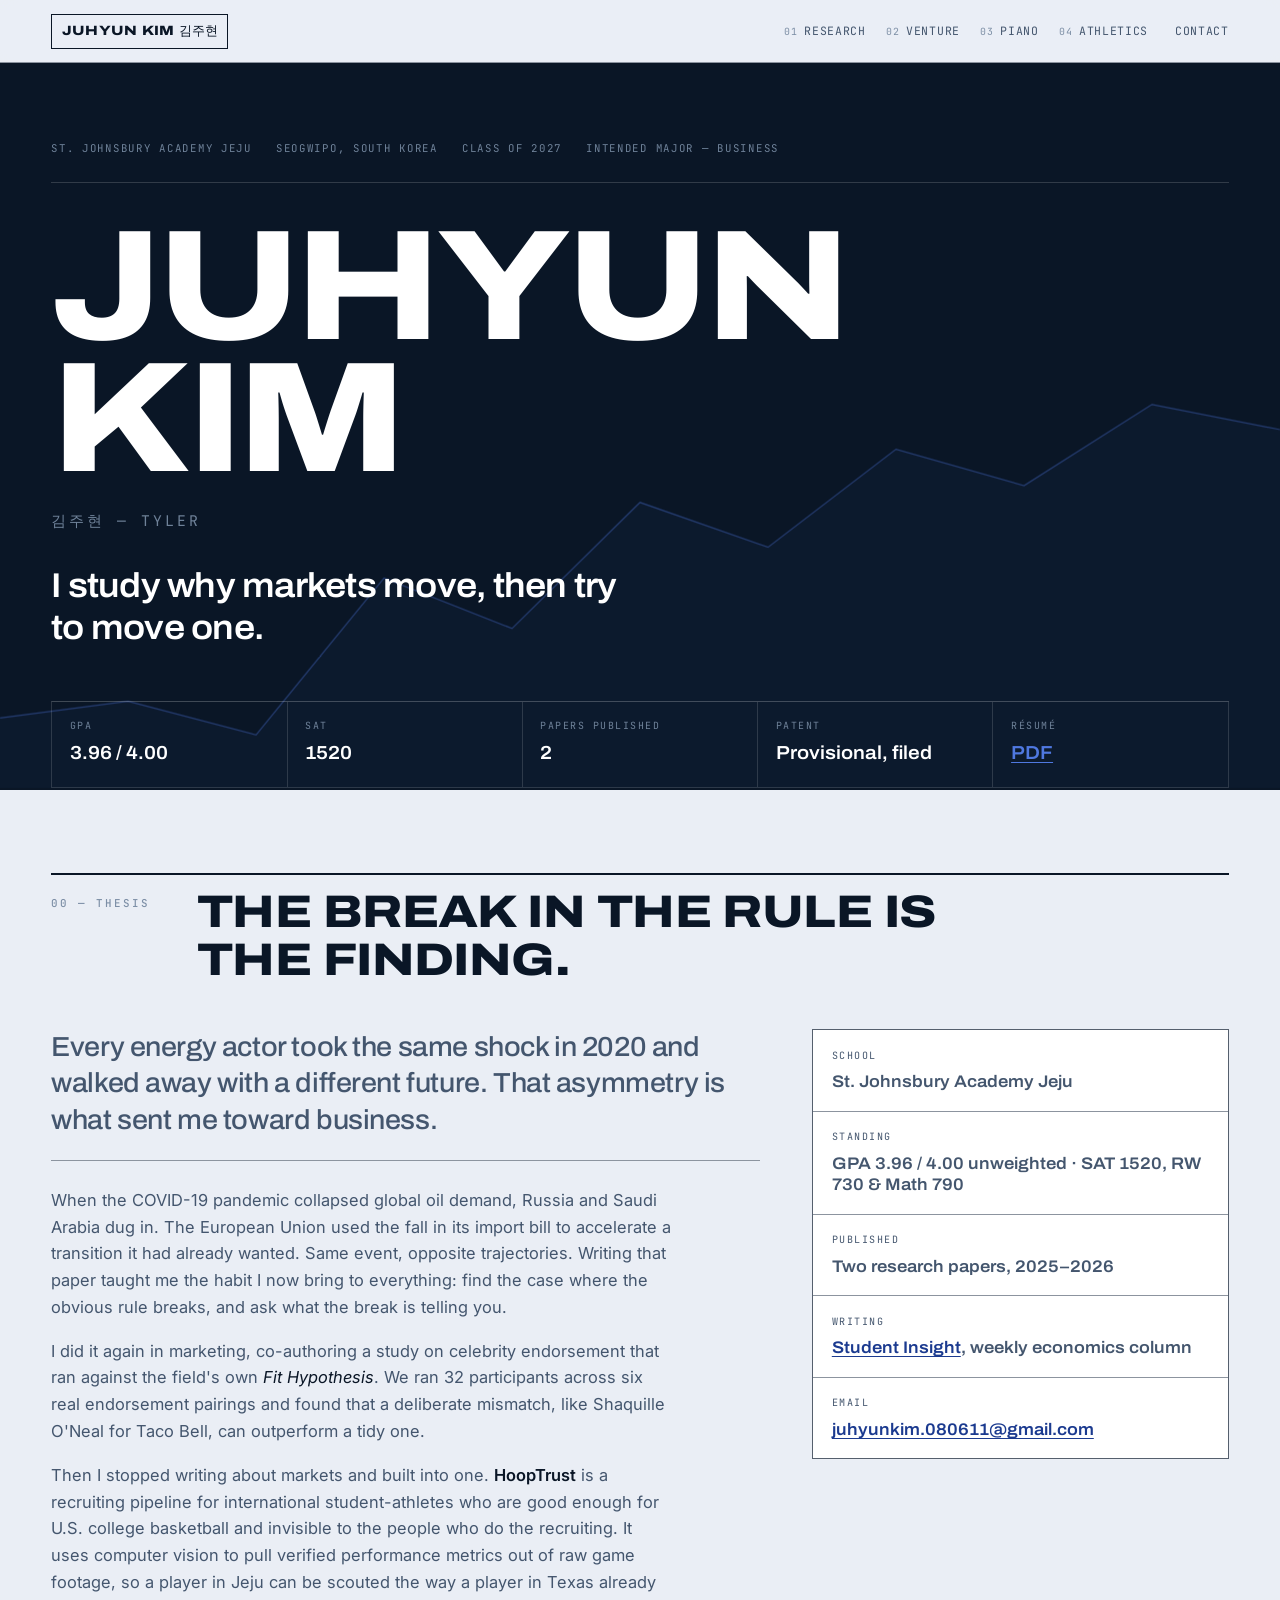
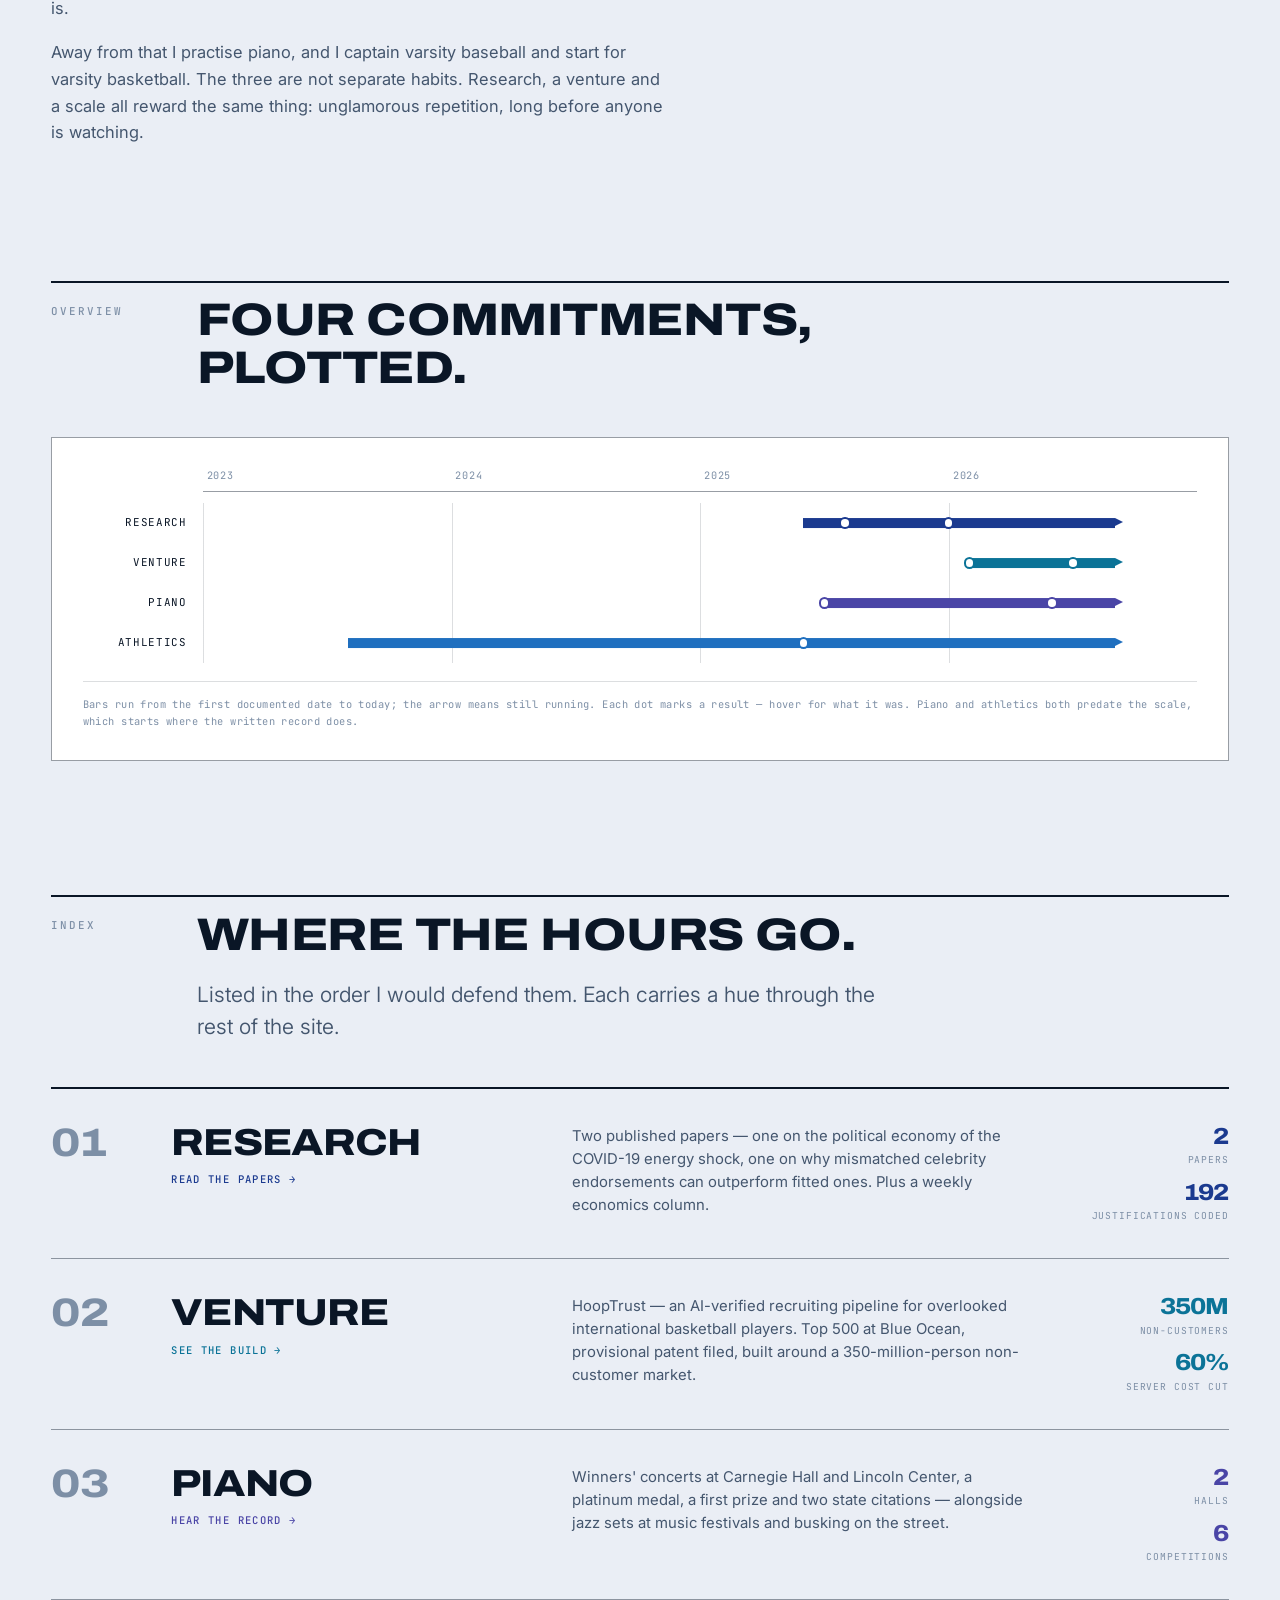
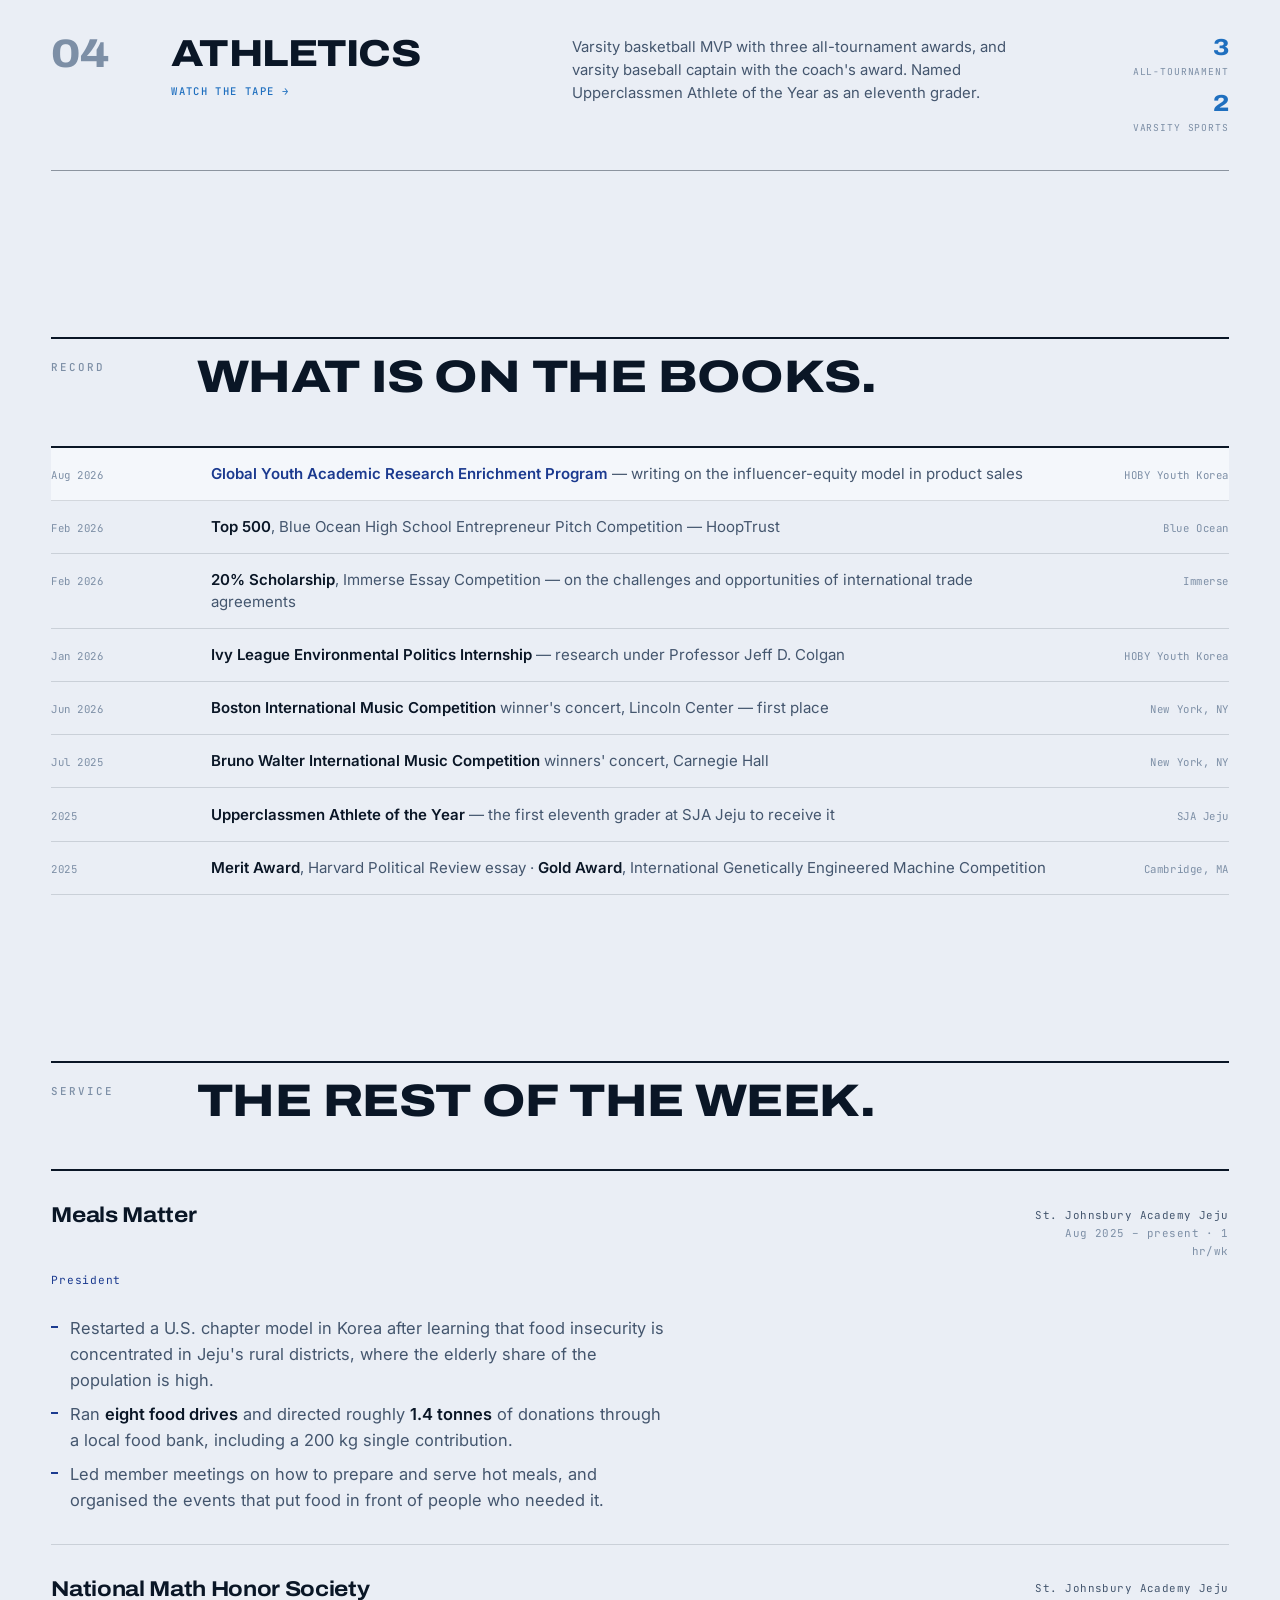
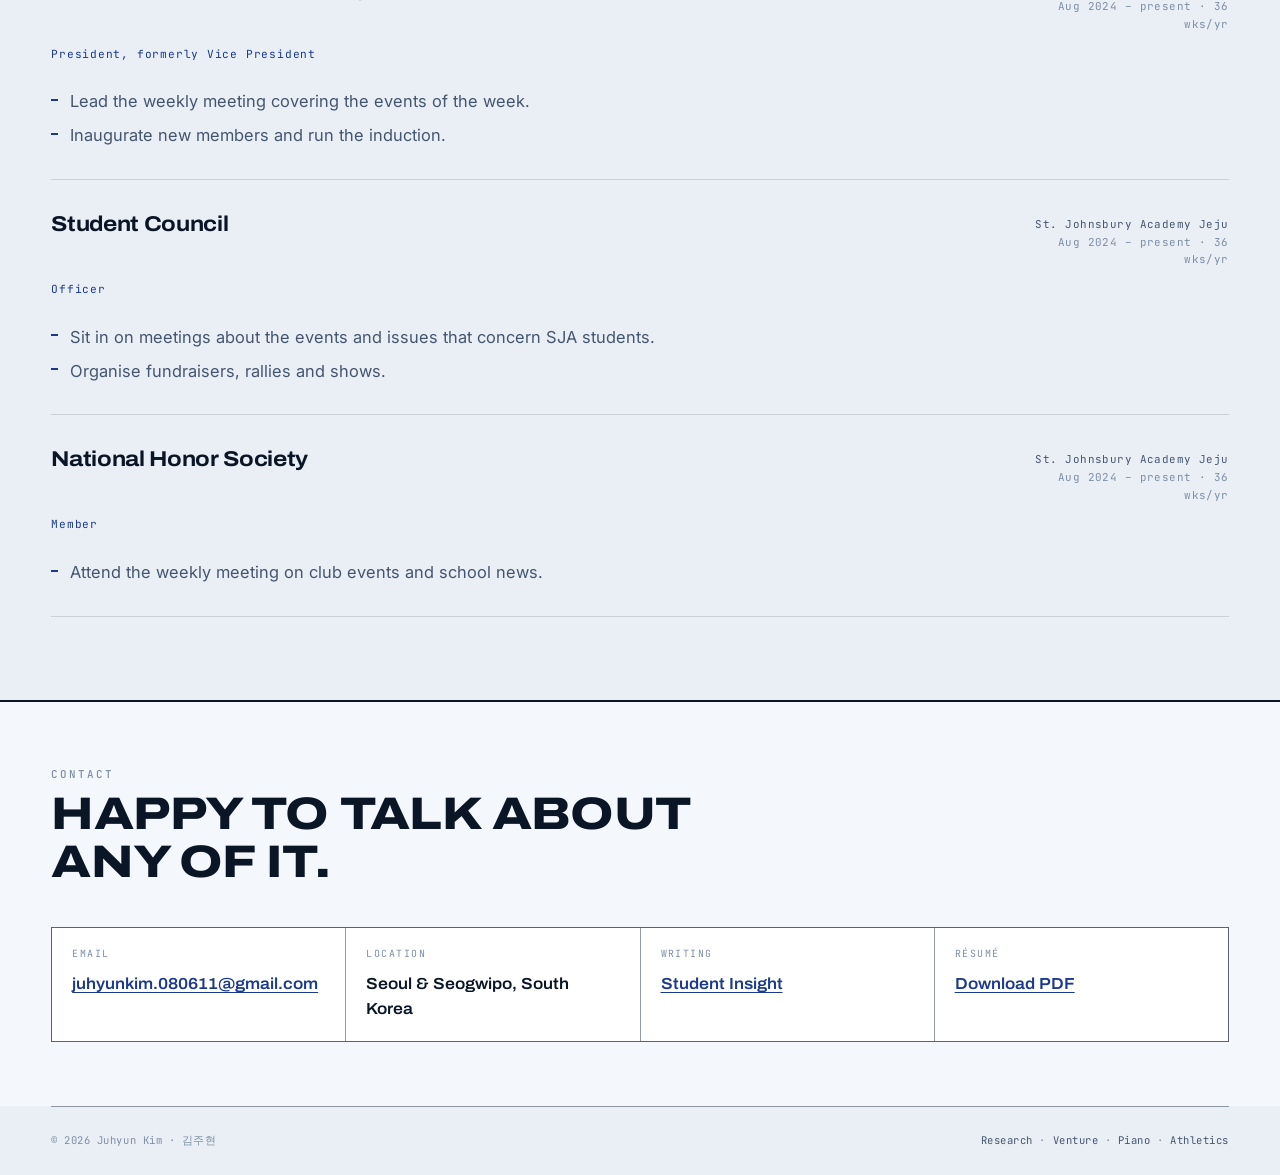
==== index.html @ 304e00d3 "local to git" ====
<!DOCTYPE html>
<html lang="en">
<head>
<meta charset="utf-8">
<meta name="viewport" content="width=device-width, initial-scale=1">
<title>Juhyun (Tyler) Kim — research, ventures, piano &amp; athletics</title>
<meta name="description" content="Portfolio of Juhyun (Tyler) Kim: political-economy and marketing research, the HoopTrust venture, competition piano, and varsity basketball and baseball. St. Johnsbury Academy Jeju.">
<meta name="author" content="Juhyun Kim">
<meta property="og:type" content="website">
<meta property="og:title" content="Juhyun (Tyler) Kim — research, ventures, piano & athletics">
<meta property="og:description" content="Political-economy and marketing research, the HoopTrust venture, competition piano, varsity basketball and baseball.">
<meta name="theme-color" content="#0a1626">
<link rel="icon" href="favicon.svg" type="image/svg+xml">
<link rel="preconnect" href="https://fonts.googleapis.com">
<link rel="preconnect" href="https://fonts.gstatic.com" crossorigin>
<link href="https://fonts.googleapis.com/css2?family=Archivo:wdth,wght@62..125,100..900&family=Inter:wght@300..600&family=JetBrains+Mono:wght@400;500&display=swap" rel="stylesheet">
<link rel="stylesheet" href="assets/css/style.css">
</head>
<body data-position="research">

<a class="skip" href="#main">Skip to content</a>

<header class="masthead">
  <div class="shell masthead__inner">
    <a class="wordmark" href="index.html">Juhyun Kim <span>김주현</span></a>
    <button class="nav__toggle" type="button" aria-expanded="false" aria-controls="nav">Menu</button>
    <nav class="nav" id="nav" aria-label="Sections">
      <a href="research.html" data-n="01">Research</a>
      <a href="venture.html" data-n="02">Venture</a>
      <a href="piano.html" data-n="03">Piano</a>
      <a href="athletics.html" data-n="04">Athletics</a>
      <a href="#contact" data-n="">Contact</a>
    </nav>
  </div>
</header>

<main id="main">

  <!-- ── cover panel ──────────────────────────────────────── -->
  <section class="cover">
    <svg class="cover__plot" viewBox="0 0 1200 300" preserveAspectRatio="none" aria-hidden="true">
      <path class="plot-fill" d="M0,250 L120,238 L240,262 L360,150 L480,186 L600,96 L720,128 L840,58 L960,84 L1080,26 L1200,44 L1200,300 L0,300 Z"/>
      <path d="M0,250 L120,238 L240,262 L360,150 L480,186 L600,96 L720,128 L840,58 L960,84 L1080,26 L1200,44"/>
    </svg>

    <div class="shell cover__inner">
      <p class="cover__rule">
        <span>St. Johnsbury Academy Jeju</span>
        <span>Seogwipo, South Korea</span>
        <span>Class of 2027</span>
        <span>Intended major — Business</span>
      </p>

      <h1 class="cover__name">Juhyun<br>Kim<em>김주현 — Tyler</em></h1>

      <p class="cover__claim">I study why markets move, then try to move one.</p>

      <dl class="cover__spec">
        <div><dt>GPA</dt><dd>3.96 / 4.00</dd></div>
        <div><dt>SAT</dt><dd>1520</dd></div>
        <div><dt>Papers published</dt><dd>2</dd></div>
        <div><dt>Patent</dt><dd>Provisional, filed</dd></div>
        <div><dt>Résumé</dt><dd><a href="assets/docs/Juhyun-Kim-Resume.pdf">PDF</a></dd></div>
      </dl>
    </div>
  </section>

  <!-- ── thesis ───────────────────────────────────────────── -->
  <section class="shell band" id="about">
    <div class="band__head">
      <p class="eyebrow">00 — Thesis</p>
      <h2 class="h-sect">The break in the rule is the finding.</h2>
    </div>

    <div class="thesis" data-reveal>
      <div>
        <p class="thesis__lead">Every energy actor took the same shock in 2020 and walked away
        with a different future. That asymmetry is what sent me toward business.</p>

        <div class="stack">
          <p>When the COVID-19 pandemic collapsed global oil demand, Russia and Saudi Arabia dug in.
          The European Union used the fall in its import bill to accelerate a transition it had
          already wanted. Same event, opposite trajectories. Writing that paper taught me the habit
          I now bring to everything: find the case where the obvious rule breaks, and ask what the
          break is telling you.</p>

          <p>I did it again in marketing, co-authoring a study on celebrity endorsement that ran
          against the field's own <em>Fit Hypothesis</em>. We ran 32 participants across six real
          endorsement pairings and found that a deliberate mismatch, like Shaquille O'Neal for Taco
          Bell, can outperform a tidy one.</p>

          <p>Then I stopped writing about markets and built into one. <strong>HoopTrust</strong> is a
          recruiting pipeline for international student-athletes who are good enough for U.S. college
          basketball and invisible to the people who do the recruiting. It uses computer vision to
          pull verified performance metrics out of raw game footage, so a player in Jeju can be
          scouted the way a player in Texas already is.</p>

          <p>Away from that I practise piano, and I captain varsity baseball and start for varsity
          basketball. The three are not separate habits. Research, a venture and a scale all reward
          the same thing: unglamorous repetition, long before anyone is watching.</p>
        </div>
      </div>

      <div class="notes">
        <div class="note">
          <p class="note__k">School</p>
          <p class="note__v">St. Johnsbury Academy Jeju</p>
        </div>
        <div class="note">
          <p class="note__k">Standing</p>
          <p class="note__v">GPA 3.96 / 4.00 unweighted · SAT 1520, RW 730 &amp; Math 790</p>
        </div>
        <div class="note">
          <p class="note__k">Published</p>
          <p class="note__v">Two research papers, 2025–2026</p>
        </div>
        <div class="note">
          <p class="note__k">Writing</p>
          <p class="note__v"><a href="http://www.studentinsight.net/" rel="noopener">Student Insight</a>, weekly economics column</p>
        </div>
        <div class="note">
          <p class="note__k">Email</p>
          <p class="note__v"><a href="mailto:juhyunkim.080611@gmail.com">juhyunkim.080611@gmail.com</a></p>
        </div>
      </div>
    </div>
  </section>

  <!-- ── the strands timeline ─────────────────────────────── -->
  <section class="shell band band--tight" id="timeline">
    <div class="band__head">
      <p class="eyebrow">Overview</p>
      <h2 class="h-sect">Four commitments, plotted.</h2>
    </div>

    <div class="strands" data-reveal>
      <div class="strands__row strands__scale" aria-hidden="true">
        <span></span>
        <div class="strands__years">
          <span>2023</span><span>2024</span><span>2025</span><span>2026</span>
        </div>
      </div>

      <div class="strands__row strand" data-position="research">
        <span class="strand__label">Research</span>
        <span class="strand__track">
          <span class="strand__bar" style="--s:60.4%;--w:31.3%;--d:.05s"></span>
          <i class="strand__dot" style="--p:64.6%" title="The Power of Mismatch, Summer 2025"></i>
          <i class="strand__dot" style="--p:75%" title="Asymmetric Critical Junctures, January 2026"></i>
        </span>
      </div>

      <div class="strands__row strand" data-position="venture">
        <span class="strand__label">Venture</span>
        <span class="strand__track">
          <span class="strand__bar" style="--s:77.1%;--w:14.6%;--d:.15s"></span>
          <i class="strand__dot" style="--p:77.1%" title="Top 500, Blue Ocean pitch competition, February 2026"></i>
          <i class="strand__dot" style="--p:87.5%" title="HoopTrust build begins, July 2026"></i>
        </span>
      </div>

      <div class="strands__row strand" data-position="piano">
        <span class="strand__label">Piano</span>
        <span class="strand__track">
          <span class="strand__bar" style="--s:62.5%;--w:29.2%;--d:.25s"></span>
          <i class="strand__dot" style="--p:62.5%" title="Carnegie Hall winners' concert, July 2025"></i>
          <i class="strand__dot" style="--p:85.4%" title="Lincoln Center winner's concert, June 2026"></i>
        </span>
      </div>

      <div class="strands__row strand" data-position="athletics">
        <span class="strand__label">Athletics</span>
        <span class="strand__track">
          <span class="strand__bar" style="--s:14.6%;--w:77.1%;--d:.35s"></span>
          <i class="strand__dot" style="--p:60.4%" title="Upperclassmen Athlete of the Year, 2025"></i>
        </span>
      </div>

      <p class="strands__key">Bars run from the first documented date to today; the arrow means still
      running. Each dot marks a result — hover for what it was. Piano and athletics both predate the
      scale, which starts where the written record does.</p>
    </div>
  </section>

  <!-- ── the four positions ───────────────────────────────── -->
  <section class="shell band" id="work">
    <div class="band__head">
      <p class="eyebrow">Index</p>
      <h2 class="h-sect">Where the hours go.</h2>
      <p class="lede">Listed in the order I would defend them. Each carries a hue through the rest
      of the site.</p>
    </div>

    <div class="rows" data-reveal>

      <a class="prow" data-position="research" href="research.html">
        <span class="prow__n">01</span>
        <span>
          <span class="prow__name">Research</span>
          <span class="prow__kicker">Read the papers →</span>
        </span>
        <span class="prow__note">Two published papers — one on the political economy of the COVID-19
        energy shock, one on why mismatched celebrity endorsements can outperform fitted ones. Plus a
        weekly economics column.</span>
        <span class="prow__figs">
          <span class="prow__fig"><b>2</b> papers</span>
          <span class="prow__fig"><b>192</b> justifications coded</span>
        </span>
      </a>

      <a class="prow" data-position="venture" href="venture.html">
        <span class="prow__n">02</span>
        <span>
          <span class="prow__name">Venture</span>
          <span class="prow__kicker">See the build →</span>
        </span>
        <span class="prow__note">HoopTrust — an AI-verified recruiting pipeline for overlooked
        international basketball players. Top 500 at Blue Ocean, provisional patent filed, built
        around a 350-million-person non-customer market.</span>
        <span class="prow__figs">
          <span class="prow__fig"><b>350M</b> non-customers</span>
          <span class="prow__fig"><b>60%</b> server cost cut</span>
        </span>
      </a>

      <a class="prow" data-position="piano" href="piano.html">
        <span class="prow__n">03</span>
        <span>
          <span class="prow__name">Piano</span>
          <span class="prow__kicker">Hear the record →</span>
        </span>
        <span class="prow__note">Winners' concerts at Carnegie Hall and Lincoln Center, a platinum
        medal, a first prize and two state citations — alongside jazz sets at music festivals and
        busking on the street.</span>
        <span class="prow__figs">
          <span class="prow__fig"><b>2</b> halls</span>
          <span class="prow__fig"><b>6</b> competitions</span>
        </span>
      </a>

      <a class="prow" data-position="athletics" href="athletics.html">
        <span class="prow__n">04</span>
        <span>
          <span class="prow__name">Athletics</span>
          <span class="prow__kicker">Watch the tape →</span>
        </span>
        <span class="prow__note">Varsity basketball MVP with three all-tournament awards, and varsity
        baseball captain with the coach's award. Named Upperclassmen Athlete of the Year as an
        eleventh grader.</span>
        <span class="prow__figs">
          <span class="prow__fig"><b>3</b> all-tournament</span>
          <span class="prow__fig"><b>2</b> varsity sports</span>
        </span>
      </a>

    </div>
  </section>

  <!-- ── selected record ──────────────────────────────────── -->
  <section class="shell band" id="record">
    <div class="band__head">
      <p class="eyebrow">Record</p>
      <h2 class="h-sect">What is on the books.</h2>
    </div>

    <div class="ledger" data-reveal>
      <div class="ledger__row ledger__row--head">
        <span class="ledger__when">Aug 2026</span>
        <span class="ledger__what"><b>Global Youth Academic Research Enrichment Program</b> — writing on
        the influencer-equity model in product sales</span>
        <span class="ledger__where">HOBY Youth Korea</span>
      </div>
      <div class="ledger__row">
        <span class="ledger__when">Feb 2026</span>
        <span class="ledger__what"><b>Top 500</b>, Blue Ocean High School Entrepreneur Pitch
        Competition — HoopTrust</span>
        <span class="ledger__where">Blue Ocean</span>
      </div>
      <div class="ledger__row">
        <span class="ledger__when">Feb 2026</span>
        <span class="ledger__what"><b>20% Scholarship</b>, Immerse Essay Competition — on the challenges
        and opportunities of international trade agreements</span>
        <span class="ledger__where">Immerse</span>
      </div>
      <div class="ledger__row">
        <span class="ledger__when">Jan 2026</span>
        <span class="ledger__what"><b>Ivy League Environmental Politics Internship</b> — research under
        Professor Jeff D. Colgan</span>
        <span class="ledger__where">HOBY Youth Korea</span>
      </div>
      <div class="ledger__row">
        <span class="ledger__when">Jun 2026</span>
        <span class="ledger__what"><b>Boston International Music Competition</b> winner's concert,
        Lincoln Center — first place</span>
        <span class="ledger__where">New York, NY</span>
      </div>
      <div class="ledger__row">
        <span class="ledger__when">Jul 2025</span>
        <span class="ledger__what"><b>Bruno Walter International Music Competition</b> winners'
        concert, Carnegie Hall</span>
        <span class="ledger__where">New York, NY</span>
      </div>
      <div class="ledger__row">
        <span class="ledger__when">2025</span>
        <span class="ledger__what"><b>Upperclassmen Athlete of the Year</b> — the first eleventh grader
        at SJA Jeju to receive it</span>
        <span class="ledger__where">SJA Jeju</span>
      </div>
      <div class="ledger__row">
        <span class="ledger__when">2025</span>
        <span class="ledger__what"><b>Merit Award</b>, Harvard Political Review essay · <b>Gold Award</b>,
        International Genetically Engineered Machine Competition</span>
        <span class="ledger__where">Cambridge, MA</span>
      </div>
    </div>
  </section>

  <!-- ── leadership & service ─────────────────────────────── -->
  <section class="shell band" id="leadership">
    <div class="band__head">
      <p class="eyebrow">Service</p>
      <h2 class="h-sect">The rest of the week.</h2>
    </div>

    <div class="entries" data-reveal>

      <article class="entry">
        <h3 class="entry__title">Meals Matter</h3>
        <p class="entry__meta"><b>St. Johnsbury Academy Jeju</b>Aug 2025 – present · 1 hr/wk</p>
        <p class="entry__role">President</p>
        <div class="entry__body">
          <ul>
            <li>Restarted a U.S. chapter model in Korea after learning that food insecurity is
            concentrated in Jeju's rural districts, where the elderly share of the population is high.</li>
            <li>Ran <strong>eight food drives</strong> and directed roughly <strong>1.4 tonnes</strong>
            of donations through a local food bank, including a 200 kg single contribution.</li>
            <li>Led member meetings on how to prepare and serve hot meals, and organised the events
            that put food in front of people who needed it.</li>
          </ul>
        </div>
      </article>

      <article class="entry">
        <h3 class="entry__title">National Math Honor Society</h3>
        <p class="entry__meta"><b>St. Johnsbury Academy Jeju</b>Aug 2024 – present · 36 wks/yr</p>
        <p class="entry__role">President, formerly Vice President</p>
        <div class="entry__body">
          <ul>
            <li>Lead the weekly meeting covering the events of the week.</li>
            <li>Inaugurate new members and run the induction.</li>
          </ul>
        </div>
      </article>

      <article class="entry">
        <h3 class="entry__title">Student Council</h3>
        <p class="entry__meta"><b>St. Johnsbury Academy Jeju</b>Aug 2024 – present · 36 wks/yr</p>
        <p class="entry__role">Officer</p>
        <div class="entry__body">
          <ul>
            <li>Sit in on meetings about the events and issues that concern SJA students.</li>
            <li>Organise fundraisers, rallies and shows.</li>
          </ul>
        </div>
      </article>

      <article class="entry">
        <h3 class="entry__title">National Honor Society</h3>
        <p class="entry__meta"><b>St. Johnsbury Academy Jeju</b>Aug 2024 – present · 36 wks/yr</p>
        <p class="entry__role">Member</p>
        <div class="entry__body">
          <ul>
            <li>Attend the weekly meeting on club events and school news.</li>
          </ul>
        </div>
      </article>

    </div>
  </section>

</main>

<!-- ── colophon ───────────────────────────────────────────── -->
<section class="contact" id="contact">
  <div class="shell">
    <p class="eyebrow">Contact</p>
    <h2 class="h-sect">Happy to talk about any of it.</h2>
    <dl class="contact__grid">
      <div><dt>Email</dt><dd><a href="mailto:juhyunkim.080611@gmail.com">juhyunkim.080611@gmail.com</a></dd></div>
      <div><dt>Location</dt><dd>Seoul &amp; Seogwipo, South Korea</dd></div>
      <div><dt>Writing</dt><dd><a href="http://www.studentinsight.net/" rel="noopener">Student Insight</a></dd></div>
      <div><dt>Résumé</dt><dd><a href="assets/docs/Juhyun-Kim-Resume.pdf">Download PDF</a></dd></div>
    </dl>
  </div>
</section>

<footer class="shell foot">
  <span>© 2026 Juhyun Kim · 김주현</span>
  <span><a href="research.html">Research</a> · <a href="venture.html">Venture</a> ·
  <a href="piano.html">Piano</a> · <a href="athletics.html">Athletics</a></span>
</footer>

<script src="assets/js/main.js"></script>
</body>
</html>
---- assets/css/style.css ----
/* ============================================================
   Juhyun (Tyler) Kim — portfolio
   Design ground: a term sheet.
   Dark cover panel, then hard-ruled modular boxes on a flat
   surface. Nothing floats: every block is bounded by a hairline.
   Type contrast comes from width, weight and case, not from
   mixing a serif with a sans.
   Palette is blue end to end, sections separated by hue.
   ============================================================ */

/* ---------- tokens ---------- */
:root {
  /* surface & ink */
  --paper:      #eaeef5;
  --card:       #ffffff;
  --card-sink:  #f4f7fb;
  --deep:       #0a1626;   /* the cover panel */
  --deep-hi:    #16263c;
  --ink:        #0a1626;
  --ink-soft:   #44566e;
  --ink-faint:  #7d8fa6;
  --rule:       rgba(10, 22, 38, 0.14);
  --rule-hard:  rgba(10, 22, 38, 0.42);
  --on-deep:    #c9d7e8;
  --on-deep-hi: #ffffff;
  --on-deep-dim:#6f8299;

  /* the four positions — all blue, separated by hue */
  --ultramarine: #1b3a8f;
  --cerulean:    #0b7397;
  --indigo:      #4a45a6;
  --azure:       #1f6fbf;

  --pos:      var(--ultramarine);
  --pos-lift: #2f57bd;   /* the same hue, legible on the dark panel */

  /* type */
  --display: "Archivo", "Helvetica Neue", Arial, sans-serif;
  --body:    "Inter", -apple-system, "Helvetica Neue", Arial, sans-serif;
  --mono:    "JetBrains Mono", ui-monospace, "SF Mono", Menlo, monospace;

  /* metrics */
  --gutter:  clamp(1rem, 4vw, 3.5rem);
  --shell:   1280px;
  --measure: 62ch;
}

body[data-position="research"]  { --pos: var(--ultramarine); --pos-lift: #4f78e0; }
body[data-position="venture"]   { --pos: var(--cerulean);    --pos-lift: #2ba7d0; }
body[data-position="piano"]     { --pos: var(--indigo);      --pos-lift: #7d78e2; }
body[data-position="athletics"] { --pos: var(--azure);       --pos-lift: #56a0e8; }

/* ---------- reset-ish ---------- */
*, *::before, *::after { box-sizing: border-box; }
html {
  -webkit-text-size-adjust: 100%;
  scroll-behavior: smooth;
  background-color: var(--paper);
  scroll-padding-top: 4.6rem;
}
@media (prefers-reduced-motion: reduce) { html { scroll-behavior: auto; } }

body {
  margin: 0;
  color: var(--ink);
  font-family: var(--body);
  font-size: clamp(0.95rem, 0.92rem + 0.2vw, 1.03rem);
  font-weight: 400;
  line-height: 1.62;
  -webkit-font-smoothing: antialiased;
  overflow-x: hidden;
}

img { max-width: 100%; display: block; }
a { color: inherit; }

.skip {
  position: absolute; left: -9999px; top: 0;
  background: var(--deep); color: #fff;
  padding: 0.7rem 1.1rem; z-index: 99;
  font-family: var(--mono); font-size: 0.76rem;
}
.skip:focus { left: 0.5rem; top: 0.5rem; }

:focus-visible { outline: 2px solid var(--pos); outline-offset: 2px; }

/* ---------- shared layout ---------- */
.shell { width: min(100% - (var(--gutter) * 2), var(--shell)); margin-inline: auto; }
.stack > * + * { margin-top: 1.05em; }
.band { padding-block: clamp(3rem, 6.5vw, 5.5rem); }
.band--tight { padding-block: clamp(2rem, 4vw, 3.25rem); }
.measure { max-width: var(--measure); }

/* ---------- typography roles ---------- */
h1, h2, h3, h4 {
  font-family: var(--display);
  margin: 0;
  line-height: 1.05;
  font-weight: 700;
  letter-spacing: -0.02em;
  font-variation-settings: "wdth" 112;
}

/* section titles are set in caps, wide and heavy — the house voice */
.h-sect {
  font-size: clamp(1.6rem, 1.1rem + 2.2vw, 2.85rem);
  text-transform: uppercase;
  letter-spacing: -0.012em;
  font-weight: 800;
  font-variation-settings: "wdth" 118;
  max-width: 22ch;
}

.eyebrow {
  font-family: var(--mono);
  font-size: 0.68rem;
  font-weight: 500;
  letter-spacing: 0.18em;
  text-transform: uppercase;
  color: var(--ink-faint);
  margin: 0;
}

.lede {
  font-size: clamp(1.05rem, 0.96rem + 0.5vw, 1.32rem);
  line-height: 1.5;
  color: var(--ink-soft);
  max-width: 54ch;
  font-weight: 350;
}

p { margin: 0; }

/* section head: a numbered rule across the top of every band */
.band__head {
  margin-bottom: clamp(1.75rem, 3.5vw, 2.75rem);
  border-top: 2px solid var(--ink);
  padding-top: 0.9rem;
  display: grid;
  grid-template-columns: 7.5rem minmax(0, 1fr);
  gap: 0.4rem clamp(1rem, 2vw, 1.75rem);
}
.band__head .eyebrow { grid-column: 1; padding-top: 0.35rem; }
.band__head .h-sect,
.band__head h2 { grid-column: 2; }
.band__head .lede { grid-column: 2; margin-top: 0.85rem; }
@media (max-width: 700px) {
  .band__head { grid-template-columns: 1fr; }
  .band__head .eyebrow, .band__head .h-sect, .band__head h2, .band__head .lede { grid-column: 1; }
}

.tag {
  display: inline-flex; align-items: center; gap: 0.5em;
  font-family: var(--mono); font-size: 0.68rem;
  letter-spacing: 0.14em; text-transform: uppercase;
  color: var(--pos); font-weight: 500;
}
.tag::before {
  content: ""; width: 1.6rem; height: 2px;
  background: var(--pos); flex: none;
}

/* ============================================================
   MASTHEAD — hard-edged, boxed wordmark
   ============================================================ */
.masthead {
  position: sticky; top: 0; z-index: 40;
  background: color-mix(in srgb, var(--paper) 90%, transparent);
  backdrop-filter: saturate(160%) blur(12px);
  -webkit-backdrop-filter: saturate(160%) blur(12px);
  border-bottom: 1px solid var(--rule-hard);
}
.masthead__inner {
  display: flex; align-items: center; justify-content: space-between;
  gap: 1.25rem; min-height: 3.9rem;
}
.wordmark {
  font-family: var(--display);
  font-weight: 800;
  font-size: 0.84rem;
  text-transform: uppercase;
  letter-spacing: 0.02em;
  font-variation-settings: "wdth" 120;
  text-decoration: none;
  white-space: nowrap;
  border: 1.5px solid var(--ink);
  padding: 0.34rem 0.6rem;
  transition: background 0.2s ease, color 0.2s ease;
}
.wordmark:hover { background: var(--ink); color: var(--paper); }
.wordmark span { font-family: var(--mono); font-weight: 400; letter-spacing: 0; }

.nav {
  display: flex; align-items: center;
  gap: clamp(0.75rem, 1.6vw, 1.75rem);
  font-family: var(--mono); font-size: 0.72rem;
  letter-spacing: 0.06em; text-transform: uppercase;
}
.nav a {
  text-decoration: none; color: var(--ink-soft);
  padding: 0.3rem 0; position: relative;
  transition: color 0.18s ease;
}
/* a leading index number, not an underline */
.nav a::before {
  content: attr(data-n);
  font-size: 0.62rem;
  color: var(--ink-faint);
  margin-right: 0.4rem;
  transition: color 0.18s ease;
}
.nav a:hover { color: var(--ink); }
.nav a:hover::before { color: var(--pos); }
.nav a[aria-current="page"] { color: var(--ink); font-weight: 500; }
.nav a[aria-current="page"]::before { color: var(--pos); }

.nav__toggle {
  display: none; background: none;
  border: 1.5px solid var(--ink);
  font-family: var(--mono); font-size: 0.68rem;
  letter-spacing: 0.12em; text-transform: uppercase;
  color: var(--ink); padding: 0.42rem 0.7rem; cursor: pointer;
}

@media (max-width: 880px) {
  .nav__toggle { display: block; }
  .nav {
    position: absolute; top: 100%; left: 0; right: 0;
    flex-direction: column; align-items: stretch; gap: 0;
    background: var(--card);
    border-bottom: 2px solid var(--ink);
    padding: 0 var(--gutter) 0.8rem;
    font-size: 0.8rem;
  }
  .nav[hidden] { display: none; }
  .nav a { padding: 0.78rem 0; border-bottom: 1px solid var(--rule); }
}

/* ============================================================
   COVER — the dark term-sheet panel
   ============================================================ */
.cover {
  background: var(--deep);
  color: var(--on-deep);
  position: relative;
  overflow: hidden;
  border-bottom: 2px solid var(--ink);
}
/* a faint plotted line, drawn once, kept out of the type's way */
.cover__plot {
  position: absolute; inset: auto 0 0 0;
  height: 58%; width: 100%; z-index: 0; pointer-events: none;
  opacity: 0.42;
}
.cover__plot path {
  fill: none; stroke: var(--pos-lift); stroke-width: 1.25;
  vector-effect: non-scaling-stroke;
  stroke-dasharray: 1600; stroke-dashoffset: 1600;
  animation: draw 2.4s cubic-bezier(0.35, 0.8, 0.25, 1) 0.3s forwards;
}
.cover__plot .plot-fill {
  fill: var(--pos-lift); stroke: none; opacity: 0;
  animation: fadein 1.6s ease 1.4s forwards;
}
@keyframes draw   { to { stroke-dashoffset: 0; } }
@keyframes fadein { to { opacity: 0.1; } }

.cover__inner {
  position: relative; z-index: 1;
  padding-block: clamp(2.75rem, 6vw, 5rem) 0;
}

.cover__rule {
  display: flex; flex-wrap: wrap; gap: 0.4rem 1.5rem;
  font-family: var(--mono); font-size: 0.67rem;
  letter-spacing: 0.16em; text-transform: uppercase;
  color: var(--on-deep-dim);
  padding-bottom: 1.5rem;
  border-bottom: 1px solid rgba(255, 255, 255, 0.16);
}

/* the name, set as a solid block of type */
.cover__name {
  font-family: var(--display);
  font-size: clamp(3.2rem, 1rem + 11vw, 10.5rem);
  font-weight: 800;
  font-variation-settings: "wdth" 118;
  text-transform: uppercase;
  line-height: 0.84;
  letter-spacing: -0.035em;
  color: var(--on-deep-hi);
  margin: clamp(1.5rem, 3vw, 2.5rem) 0 0;
}
.cover__name em {
  display: block;
  font-family: var(--mono);
  font-style: normal;
  font-size: clamp(0.72rem, 0.64rem + 0.4vw, 0.92rem);
  font-weight: 400;
  letter-spacing: 0.2em;
  text-transform: uppercase;
  color: var(--on-deep-dim);
  margin-top: clamp(1.2rem, 2.5vw, 1.9rem);
}

.cover__claim {
  font-family: var(--display);
  font-size: clamp(1.35rem, 1rem + 1.5vw, 2.15rem);
  font-weight: 600;
  font-variation-settings: "wdth" 108;
  line-height: 1.22;
  letter-spacing: -0.022em;
  color: var(--on-deep-hi);
  max-width: 26ch;
  margin-top: clamp(1.75rem, 3vw, 2.5rem);
}

/* the spec table, hard against the foot of the panel */
.cover__spec {
  margin: clamp(2.25rem, 4vw, 3.5rem) 0 0;
  display: grid;
  grid-template-columns: repeat(auto-fit, minmax(150px, 1fr));
  border-top: 1px solid rgba(255, 255, 255, 0.22);
  border-left: 1px solid rgba(255, 255, 255, 0.14);
}
.cover__spec > div {
  padding: 1.05rem 1.1rem 1.35rem;
  border-right: 1px solid rgba(255, 255, 255, 0.14);
  border-bottom: 1px solid rgba(255, 255, 255, 0.14);
}
.cover__spec dt {
  font-family: var(--mono); font-size: 0.62rem;
  letter-spacing: 0.15em; text-transform: uppercase;
  color: var(--on-deep-dim);
}
.cover__spec dd {
  margin: 0.5rem 0 0;
  font-family: var(--display);
  font-size: 1.18rem; font-weight: 600;
  font-variation-settings: "wdth" 108;
  color: var(--on-deep-hi);
  line-height: 1.2;
}
.cover__spec a { color: var(--pos-lift); text-underline-offset: 3px; word-break: break-word; }
.cover__spec a:hover { color: var(--on-deep-hi); }

/* ============================================================
   THESIS — prose with a marginal note column
   ============================================================ */
.thesis {
  display: grid;
  grid-template-columns: minmax(0, 1.7fr) minmax(0, 1fr);
  gap: clamp(1.75rem, 4vw, 4rem);
  align-items: start;
}
@media (max-width: 900px) { .thesis { grid-template-columns: 1fr; } }

.thesis__lead {
  font-family: var(--display);
  font-size: clamp(1.25rem, 1.05rem + 1vw, 1.72rem);
  font-weight: 500;
  font-variation-settings: "wdth" 104;
  line-height: 1.32;
  letter-spacing: -0.015em;
  color: var(--ink);
  max-width: 30ch;
  padding-bottom: 1.4rem;
  margin-bottom: 1.6rem;
  border-bottom: 1px solid var(--rule-hard);
}
.thesis p { max-width: var(--measure); color: var(--ink-soft); }
.thesis strong { color: var(--ink); font-weight: 600; }
.thesis em { font-style: italic; color: var(--ink); }
.thesis a { color: var(--pos); text-underline-offset: 3px; }

/* marginal notes — stacked bordered cards, not a definition list */
.notes { display: grid; gap: 1px; background: var(--rule-hard); border: 1px solid var(--rule-hard); }
.note { background: var(--card); padding: 1.1rem 1.2rem; }
.note__k {
  font-family: var(--mono); font-size: 0.63rem;
  letter-spacing: 0.15em; text-transform: uppercase;
  color: var(--ink-faint);
}
.note__v {
  margin-top: 0.45rem;
  font-family: var(--display);
  font-size: 1.05rem; font-weight: 600;
  font-variation-settings: "wdth" 108;
  line-height: 1.3;
}
.note__v a { color: var(--pos); text-underline-offset: 3px; word-break: break-word; }

/* ============================================================
   SIGNATURE 1 — the strands timeline
   Four commitments plotted against calendar years, with a dot
   at each event that mattered.
   ============================================================ */
.strands {
  border: 1px solid var(--rule-hard);
  background: var(--card);
  padding: clamp(1.1rem, 2.4vw, 1.9rem);
}
.strands__row {
  display: grid;
  grid-template-columns: 6.5rem minmax(0, 1fr);
  gap: 0 1rem;
  align-items: center;
}
@media (max-width: 640px) { .strands__row { grid-template-columns: 4.6rem minmax(0, 1fr); gap: 0 0.6rem; } }

.strands__scale span {
  font-family: var(--mono); font-size: 0.64rem;
  letter-spacing: 0.08em; color: var(--ink-faint);
}
.strands__years {
  display: grid;
  grid-template-columns: repeat(4, 1fr);
  border-bottom: 1px solid var(--rule-hard);
  padding-bottom: 0.4rem;
  margin-bottom: 0.7rem;
}
.strands__years span { text-align: left; padding-left: 0.25rem; }

.strand { --pos: var(--ultramarine); }
.strand[data-position="research"]  { --pos: var(--ultramarine); }
.strand[data-position="venture"]   { --pos: var(--cerulean); }
.strand[data-position="piano"]     { --pos: var(--indigo); }
.strand[data-position="athletics"] { --pos: var(--azure); }

.strand__label {
  font-family: var(--mono); font-size: 0.68rem;
  letter-spacing: 0.06em; text-transform: uppercase;
  color: var(--ink); text-align: right;
  white-space: nowrap; overflow: hidden; text-overflow: ellipsis;
}
.strand__track {
  position: relative;
  height: 2.5rem;
  /* the year gridlines live here */
  background-image: repeating-linear-gradient(
    to right, var(--rule) 0 1px, transparent 1px 25%);
}
.strand__bar {
  position: absolute;
  top: 50%; transform: translateY(-50%);
  left: var(--s); width: var(--w);
  height: 0.62rem;
  background: var(--pos);
  transform-origin: left center;
  scale: 0 1;
  transition: scale 0.85s cubic-bezier(0.2, 0.7, 0.3, 1) var(--d, 0s);
}
.is-in .strand__bar { scale: 1 1; }
/* the open end: this commitment is still running */
.strand__bar::after {
  content: "";
  position: absolute; right: -0.5rem; top: 0;
  border-left: 0.5rem solid var(--pos);
  border-top: 0.31rem solid transparent;
  border-bottom: 0.31rem solid transparent;
}
.strand__dot {
  position: absolute;
  left: var(--p); top: 50%;
  width: 0.72rem; height: 0.72rem;
  margin: -0.36rem 0 0 -0.36rem;
  background: var(--card);
  border: 2.5px solid var(--pos);
  border-radius: 50%;
  opacity: 0;
  transition: opacity 0.4s ease 0.7s;
}
.is-in .strand__dot { opacity: 1; }

.strands__key {
  margin-top: 1.1rem; padding-top: 0.9rem;
  border-top: 1px solid var(--rule);
  font-family: var(--mono); font-size: 0.65rem;
  color: var(--ink-faint); letter-spacing: 0.04em;
  line-height: 1.6;
}

/* ============================================================
   SIGNATURE 2 — the index rows
   Four full-width numbered rows. Hovering pulls the hue across
   the row from the left and lifts the number out of the margin.
   ============================================================ */
.rows { border-top: 2px solid var(--ink); }

.prow {
  --pos: var(--ultramarine);
  position: relative;
  display: grid;
  grid-template-columns: 5.5rem minmax(0, 1.05fr) minmax(0, 1.3fr) 10.5rem;
  gap: 0.5rem clamp(1rem, 2.5vw, 2.25rem);
  align-items: start;
  padding: clamp(1.5rem, 2.8vw, 2.4rem) 0;
  border-bottom: 1px solid var(--rule-hard);
  text-decoration: none;
  isolation: isolate;
  overflow: hidden;
}
.prow[data-position="research"]  { --pos: var(--ultramarine); }
.prow[data-position="venture"]   { --pos: var(--cerulean); }
.prow[data-position="piano"]     { --pos: var(--indigo); }
.prow[data-position="athletics"] { --pos: var(--azure); }

/* the hue sweeps in from the left edge, full-bleed past the shell */
.prow::before {
  content: "";
  position: absolute;
  inset: 0 0 0 calc(var(--gutter) * -1);
  width: 100vw;
  background: var(--pos);
  opacity: 0.07;
  transform: scaleX(0);
  transform-origin: left;
  transition: transform 0.5s cubic-bezier(0.2, 0.7, 0.3, 1);
  z-index: -1;
}
.prow:hover::before, .prow:focus-visible::before { transform: scaleX(1); }

.prow__n {
  font-family: var(--display);
  font-size: clamp(1.6rem, 1.2rem + 1.6vw, 2.5rem);
  font-weight: 800;
  font-variation-settings: "wdth" 118;
  line-height: 0.9;
  color: var(--ink-faint);
  transition: color 0.35s ease, transform 0.45s cubic-bezier(0.2, 0.7, 0.3, 1);
}
.prow:hover .prow__n { color: var(--pos); transform: translateX(4px); }

.prow__name {
  font-family: var(--display);
  font-size: clamp(1.5rem, 1.15rem + 1.5vw, 2.4rem);
  font-weight: 800;
  font-variation-settings: "wdth" 116;
  text-transform: uppercase;
  letter-spacing: -0.022em;
  line-height: 0.96;
  color: var(--ink);
}
.prow__kicker {
  display: block;
  margin-top: 0.55rem;
  font-family: var(--mono);
  font-size: 0.66rem;
  font-weight: 500;
  letter-spacing: 0.13em;
  text-transform: uppercase;
  color: var(--pos);
}
.prow__note { color: var(--ink-soft); font-size: 0.93rem; line-height: 1.55; }

.prow__figs { display: grid; gap: 0.9rem; }
/* number stacked over its label, flush right — the labels are too long
   to sit beside the figure without wrapping badly */
.prow__fig {
  display: flex; flex-direction: column; align-items: flex-end;
  font-family: var(--mono); font-size: 0.6rem;
  letter-spacing: 0.09em; text-transform: uppercase;
  color: var(--ink-faint);
  text-align: right; line-height: 1.4;
}
.prow__fig b {
  font-family: var(--display);
  font-size: 1.45rem; font-weight: 800;
  font-variation-settings: "wdth" 112;
  color: var(--pos); letter-spacing: -0.03em;
  line-height: 1; margin-bottom: 0.32rem;
}

@media (max-width: 960px) {
  .prow { grid-template-columns: 3.2rem minmax(0, 1fr); }
  .prow__note { grid-column: 2; }
  .prow__figs {
    grid-column: 2;
    grid-auto-flow: column;
    justify-content: start;
    gap: 1.5rem;
    margin-top: 0.35rem;
  }
  .prow__fig { align-items: flex-start; text-align: left; }
}
@media (max-width: 560px) {
  .prow__figs { grid-auto-flow: row; gap: 0.4rem; }
}

/* ============================================================
   HERO — inner pages
   ============================================================ */
.hero {
  position: relative;
  border-bottom: 1px solid var(--rule-hard);
  padding-block: clamp(2.5rem, 5vw, 4.25rem) clamp(2.25rem, 4.5vw, 3.5rem);
  overflow: hidden;
}
.hero__plot {
  position: absolute; inset: auto 0 -1% 0;
  height: 48%; width: 100%; z-index: 0; pointer-events: none;
  opacity: 0.5;
  -webkit-mask-image: linear-gradient(to right, transparent 0%, rgba(0,0,0,0.18) 38%, #000 78%),
                      linear-gradient(to bottom, transparent 0%, #000 42%);
  mask-image: linear-gradient(to right, transparent 0%, rgba(0,0,0,0.18) 38%, #000 78%),
              linear-gradient(to bottom, transparent 0%, #000 42%);
  -webkit-mask-composite: source-in;
  mask-composite: intersect;
}
.hero__plot path {
  fill: none; stroke: var(--pos); stroke-width: 1.3;
  vector-effect: non-scaling-stroke;
  stroke-dasharray: 1400; stroke-dashoffset: 1400;
  animation: draw 2.4s cubic-bezier(0.35, 0.8, 0.25, 1) 0.25s forwards;
}
.hero__plot .plot-fill {
  fill: var(--pos); stroke: none; opacity: 0;
  animation: fadein 1.5s ease 1.4s forwards;
}
.hero__inner { position: relative; z-index: 1; }
.hero__name {
  font-family: var(--display);
  font-size: clamp(2.4rem, 1.1rem + 5.5vw, 5.2rem);
  font-weight: 800;
  font-variation-settings: "wdth" 118;
  text-transform: uppercase;
  line-height: 0.92;
  letter-spacing: -0.032em;
  margin: 1.1rem 0 0;
}

/* ============================================================
   ENTRY LIST
   ============================================================ */
.entries { border-top: 2px solid var(--ink); }

.entry {
  display: grid;
  grid-template-columns: minmax(0, 1fr) 13rem;
  gap: 0.35rem clamp(1.25rem, 3vw, 3rem);
  padding-block: clamp(1.4rem, 2.4vw, 2rem);
  border-bottom: 1px solid var(--rule);
}
@media (max-width: 760px) { .entry { grid-template-columns: 1fr; } }

.entry__title {
  font-family: var(--display);
  font-size: clamp(1.08rem, 0.98rem + 0.5vw, 1.34rem);
  font-weight: 700;
  font-variation-settings: "wdth" 112;
  letter-spacing: -0.015em;
  line-height: 1.22;
}
.entry__title a {
  text-decoration: none;
  box-shadow: inset 0 -1.5px 0 var(--rule-hard);
  transition: box-shadow 0.25s ease, color 0.25s ease;
}
.entry__title a:hover { color: var(--pos); box-shadow: inset 0 -1.5px 0 var(--pos); }

.entry__role {
  font-family: var(--mono); font-size: 0.7rem;
  letter-spacing: 0.07em; color: var(--pos); margin-top: 0.3rem;
}
.entry__meta {
  font-family: var(--mono); font-size: 0.68rem;
  letter-spacing: 0.04em; color: var(--ink-faint);
  line-height: 1.65; text-align: right; padding-top: 0.3rem;
}
@media (max-width: 760px) { .entry__meta { text-align: left; grid-row: 2; } }
.entry__meta b { display: block; color: var(--ink-soft); font-weight: 400; }

.entry__body { grid-column: 1; margin-top: 0.75rem; max-width: var(--measure); color: var(--ink-soft); }
.entry__body ul { margin: 0; padding: 0; list-style: none; }
.entry__body li { position: relative; padding-left: 1.2rem; margin-top: 0.5rem; line-height: 1.58; }
.entry__body li::before {
  content: ""; position: absolute; left: 0; top: 0.66em;
  width: 0.42rem; height: 2px; background: var(--pos);
}
.entry__body strong { color: var(--ink); font-weight: 600; }
.entry__body a { color: var(--pos); text-underline-offset: 3px; }

/* ============================================================
   PAPER CARD
   ============================================================ */
.papers {
  display: grid;
  grid-template-columns: repeat(auto-fit, minmax(320px, 1fr));
  gap: 1px;
  background: var(--rule-hard);
  border: 1px solid var(--rule-hard);
}
.paper {
  display: flex; flex-direction: column; gap: 0.95rem;
  padding: clamp(1.4rem, 2.6vw, 2.1rem);
  background: var(--card);
  position: relative;
}
.paper__label {
  font-family: var(--mono); font-size: 0.64rem;
  letter-spacing: 0.15em; text-transform: uppercase;
  color: var(--pos); font-weight: 500;
}
.paper h3 {
  font-size: clamp(1.15rem, 1rem + 0.7vw, 1.5rem);
  font-weight: 700; font-variation-settings: "wdth" 110;
  letter-spacing: -0.018em; line-height: 1.18;
}
.paper__abstract { font-size: 0.9rem; color: var(--ink-soft); line-height: 1.6; flex: 1; }
.paper__abstract em { color: var(--ink); }
.paper__meta {
  font-family: var(--mono); font-size: 0.67rem;
  color: var(--ink-faint); letter-spacing: 0.03em; line-height: 1.6;
  padding-top: 0.85rem; border-top: 1px solid var(--rule);
}

.btn {
  align-self: flex-start;
  display: inline-flex; align-items: center; gap: 0.6rem;
  font-family: var(--mono); font-size: 0.69rem;
  font-weight: 500; letter-spacing: 0.11em; text-transform: uppercase;
  text-decoration: none; color: #fff; background: var(--pos);
  padding: 0.7rem 1.1rem; border: 1.5px solid var(--pos);
  transition: background 0.22s ease, color 0.22s ease;
}
.btn:hover { background: transparent; color: var(--pos); }
.btn span { transition: transform 0.26s ease; }
.btn:hover span { transform: translateX(4px); }
.btn--ghost { background: transparent; color: var(--pos); }
.btn--ghost:hover { background: var(--pos); color: #fff; }
.btn-row { display: flex; flex-wrap: wrap; gap: 0.7rem; }

/* ============================================================
   READOUT
   ============================================================ */
.readout {
  display: grid;
  grid-template-columns: repeat(auto-fit, minmax(165px, 1fr));
  gap: 1px;
  background: var(--rule-hard);
  border: 1px solid var(--rule-hard);
  margin: 0;
}
.readout > div { background: var(--card); padding: clamp(1.05rem, 2vw, 1.5rem); }
.readout dt {
  font-family: var(--mono); font-size: 0.63rem;
  letter-spacing: 0.14em; text-transform: uppercase; color: var(--ink-faint);
}
.readout dd {
  margin: 0.45rem 0 0;
  font-family: var(--display);
  font-size: clamp(1.7rem, 1.3rem + 1.6vw, 2.45rem);
  font-weight: 800; font-variation-settings: "wdth" 114;
  line-height: 1; letter-spacing: -0.035em; color: var(--pos);
}
.readout small {
  display: block; margin-top: 0.5rem; font-size: 0.76rem;
  color: var(--ink-soft); font-family: var(--body); line-height: 1.45;
}

/* ============================================================
   LEDGER
   ============================================================ */
.ledger { border-top: 2px solid var(--ink); }
.ledger__row {
  display: grid;
  grid-template-columns: 8rem minmax(0, 1fr) 9rem;
  gap: 0.3rem clamp(1rem, 2.5vw, 2.25rem);
  padding-block: 0.95rem;
  border-bottom: 1px solid var(--rule);
  align-items: baseline;
}
@media (max-width: 720px) { .ledger__row { grid-template-columns: 1fr; padding-block: 1.05rem; } }
.ledger__when, .ledger__where {
  font-family: var(--mono); font-size: 0.67rem;
  letter-spacing: 0.05em; color: var(--ink-faint);
}
.ledger__where { text-align: right; }
@media (max-width: 720px) { .ledger__where { text-align: left; } }
.ledger__what { font-size: 0.94rem; line-height: 1.45; color: var(--ink-soft); }
.ledger__what b { font-weight: 600; color: var(--ink); }
.ledger__row--head { background: var(--card-sink); }
.ledger__row--head .ledger__what b { color: var(--pos); }

/* ============================================================
   FIGURES
   ============================================================ */
.plates { display: grid; grid-template-columns: repeat(auto-fit, minmax(240px, 1fr)); gap: 1px;
          background: var(--rule-hard); border: 1px solid var(--rule-hard); }
.plate {
  display: block; padding: 0; border: 0; background: var(--card);
  cursor: zoom-in; font: inherit; text-align: left; overflow: hidden; width: 100%;
}
.plate img { width: 100%; height: auto; aspect-ratio: 3 / 4; object-fit: cover;
             transition: transform 0.55s cubic-bezier(0.2, 0.7, 0.3, 1); }
.plate:hover img { transform: scale(1.035); }
.plate figcaption {
  font-family: var(--mono); font-size: 0.67rem; letter-spacing: 0.03em;
  color: var(--ink-soft); padding: 0.8rem 0.95rem;
  border-top: 1px solid var(--rule); line-height: 1.5;
}

.filmstrip { border: 1px solid var(--rule-hard); background: var(--card); }
/* height:auto is load-bearing — without it the width/height attributes on
   the <video> resolve the box and aspect-ratio is ignored. */
.filmstrip video {
  width: 100%; height: auto; display: block;
  background: var(--deep); aspect-ratio: 16 / 9; object-fit: contain;
}
.filmstrip--portrait video { aspect-ratio: 9 / 16; max-width: 420px; margin-inline: auto; }
.filmstrip figcaption {
  font-family: var(--mono); font-size: 0.69rem; color: var(--ink-soft);
  padding: 0.95rem clamp(1rem, 2vw, 1.4rem);
  border-top: 1px solid var(--rule); line-height: 1.55;
}
.filmstrip figcaption b { color: var(--ink); font-weight: 500; }

.shot { border: 1px solid var(--rule-hard); background: var(--card); overflow: hidden; }
.shot img { width: 100%; height: auto; }
.shot figcaption {
  font-family: var(--mono); font-size: 0.68rem; color: var(--ink-soft);
  padding: 0.9rem clamp(1rem, 2vw, 1.35rem);
  border-top: 1px solid var(--rule); line-height: 1.55;
}

/* lightbox */
.lightbox { border: none; background: transparent; padding: 0;
            max-width: min(92vw, 900px); max-height: 92vh; overflow: visible; }
.lightbox::backdrop { background: rgba(10, 22, 38, 0.9); }
.lightbox img { max-width: 100%; max-height: 80vh; width: auto; margin-inline: auto; object-fit: contain; }
.lightbox__caption { font-family: var(--mono); font-size: 0.7rem; color: #aebed2;
                     text-align: center; margin-top: 0.9rem; letter-spacing: 0.04em; }
.lightbox__close {
  position: absolute; top: -2.5rem; right: 0;
  background: none; border: 1px solid rgba(255,255,255,0.35); color: #e8eef6;
  font-family: var(--mono); font-size: 0.68rem; letter-spacing: 0.12em;
  text-transform: uppercase; padding: 0.42rem 0.8rem; cursor: pointer;
}
.lightbox__close:hover { background: rgba(255,255,255,0.12); }

/* ============================================================
   ABOUT + FACTSHEET (venture page)
   ============================================================ */
.about {
  display: grid;
  grid-template-columns: minmax(0, 1.6fr) minmax(0, 1fr);
  gap: clamp(1.75rem, 4vw, 4rem);
  align-items: start;
}
@media (max-width: 900px) { .about { grid-template-columns: 1fr; } }
.about p { max-width: var(--measure); color: var(--ink-soft); }
.about em { font-style: italic; color: var(--ink); }
.about strong { color: var(--ink); font-weight: 600; }

.factsheet {
  margin: 0; display: grid; gap: 1px;
  background: var(--rule-hard); border: 1px solid var(--rule-hard);
}
.factsheet > div { background: var(--card); padding: 1rem 1.15rem; }
.factsheet dt {
  font-family: var(--mono); font-size: 0.62rem;
  letter-spacing: 0.15em; text-transform: uppercase; color: var(--ink-faint);
}
.factsheet dd {
  margin: 0.4rem 0 0; font-family: var(--display);
  font-size: 1rem; font-weight: 600; font-variation-settings: "wdth" 108;
  line-height: 1.35; color: var(--ink);
}
.factsheet a { color: var(--pos); text-underline-offset: 3px; word-break: break-word; }

/* ============================================================
   COLOPHON — contact, kept light and boxed
   ============================================================ */
.contact {
  border-top: 2px solid var(--ink);
  background: var(--card-sink);
  padding-block: clamp(2.5rem, 5vw, 4rem);
}
.contact .h-sect, .contact h2 { margin-top: 0.5rem; }
.contact__grid {
  margin: clamp(1.75rem, 3.5vw, 2.5rem) 0 0;
  display: grid; grid-template-columns: repeat(auto-fit, minmax(190px, 1fr));
  gap: 1px; background: var(--rule-hard); border: 1px solid var(--rule-hard);
}
.contact__grid > div { background: var(--card); padding: 1.15rem 1.25rem; }
.contact__grid dt {
  font-family: var(--mono); font-size: 0.62rem;
  letter-spacing: 0.15em; text-transform: uppercase; color: var(--ink-faint);
}
.contact__grid dd {
  margin: 0.5rem 0 0; font-family: var(--display);
  font-size: 1rem; font-weight: 600; font-variation-settings: "wdth" 108;
  word-break: break-word;
}
.contact__grid a { color: var(--pos); text-underline-offset: 3px; }
.contact__grid a:hover { color: var(--ink); }

.foot {
  border-top: 1px solid var(--rule-hard);
  padding-block: 1.6rem;
  font-family: var(--mono); font-size: 0.66rem;
  color: var(--ink-faint); letter-spacing: 0.05em;
  display: flex; flex-wrap: wrap; gap: 0.5rem 1.5rem; justify-content: space-between;
}
.foot a { color: var(--ink-soft); text-decoration: none; }
.foot a:hover { color: var(--pos); }

.pager {
  display: flex; flex-wrap: wrap; justify-content: space-between; gap: 1rem;
  border-top: 2px solid var(--ink); padding-top: 1.4rem;
  font-family: var(--mono); font-size: 0.7rem;
  letter-spacing: 0.08em; text-transform: uppercase;
}
.pager a { text-decoration: none; color: var(--ink-soft); }
.pager a:hover { color: var(--pos); }

/* ---------- legacy hook kept for the inner pages ---------- */
.rule-top { border-top: 2px solid var(--ink); position: relative; }

/* ============================================================
   REVEAL
   ============================================================ */
[data-reveal] {
  opacity: 0; transform: translateY(14px);
  transition: opacity 0.6s ease, transform 0.6s cubic-bezier(0.2, 0.7, 0.3, 1);
}
[data-reveal].is-in { opacity: 1; transform: none; }

@media (prefers-reduced-motion: reduce) {
  [data-reveal] { opacity: 1; transform: none; transition: none; }
  .cover__plot path, .hero__plot path { animation: none; stroke-dashoffset: 0; }
  /* match the end state of the shared `fadein` keyframe, not full opacity */
  .cover__plot .plot-fill,
  .hero__plot .plot-fill { animation: none; opacity: 0.1; }
  .strand__bar { transition: none; scale: 1 1; }
  .strand__dot { transition: none; opacity: 1; }
  .plate img, .prow::before, .prow__n, .btn span { transition: none; }
}

@media print {
  .masthead, .nav, .pager, .hero__plot, .cover__plot { display: none; }
  .cover { background: none; color: var(--ink); border-bottom: 2px solid var(--ink); }
  .cover__name, .cover__spec dd { color: var(--ink); }
}
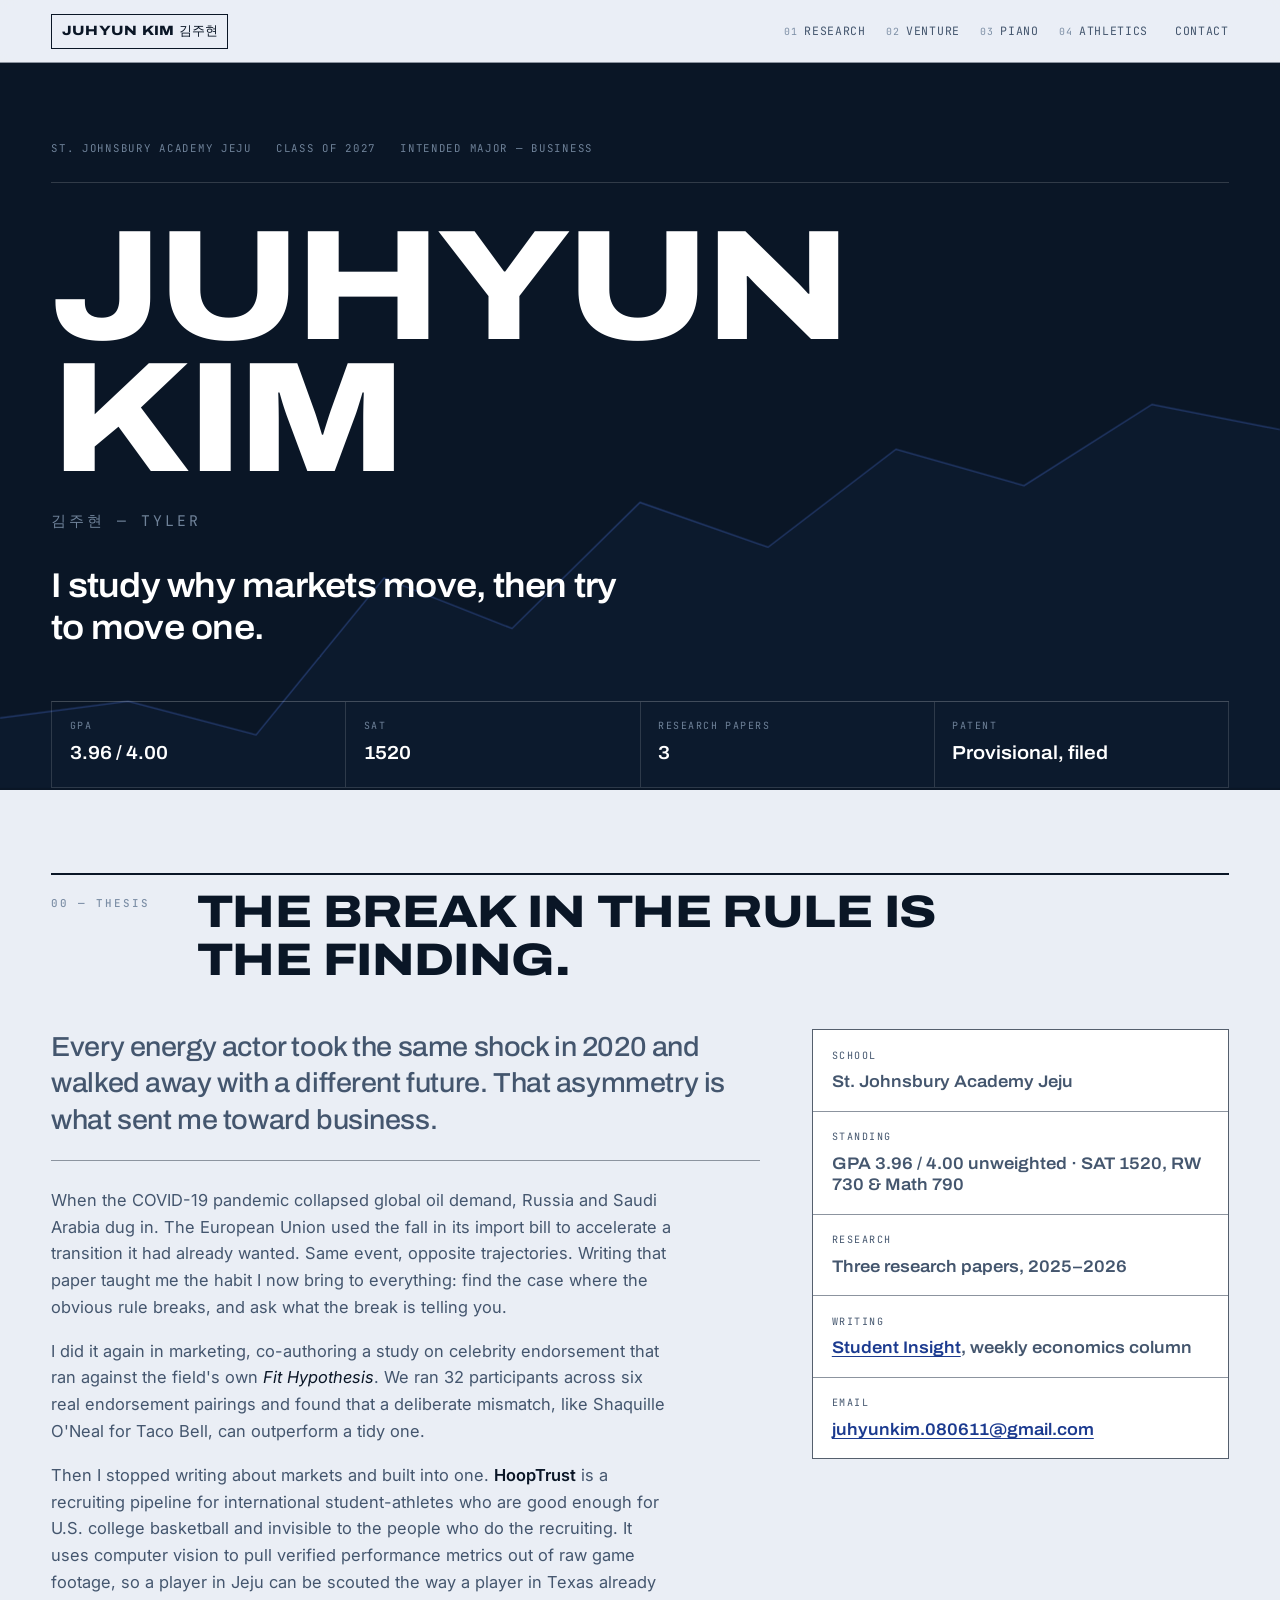
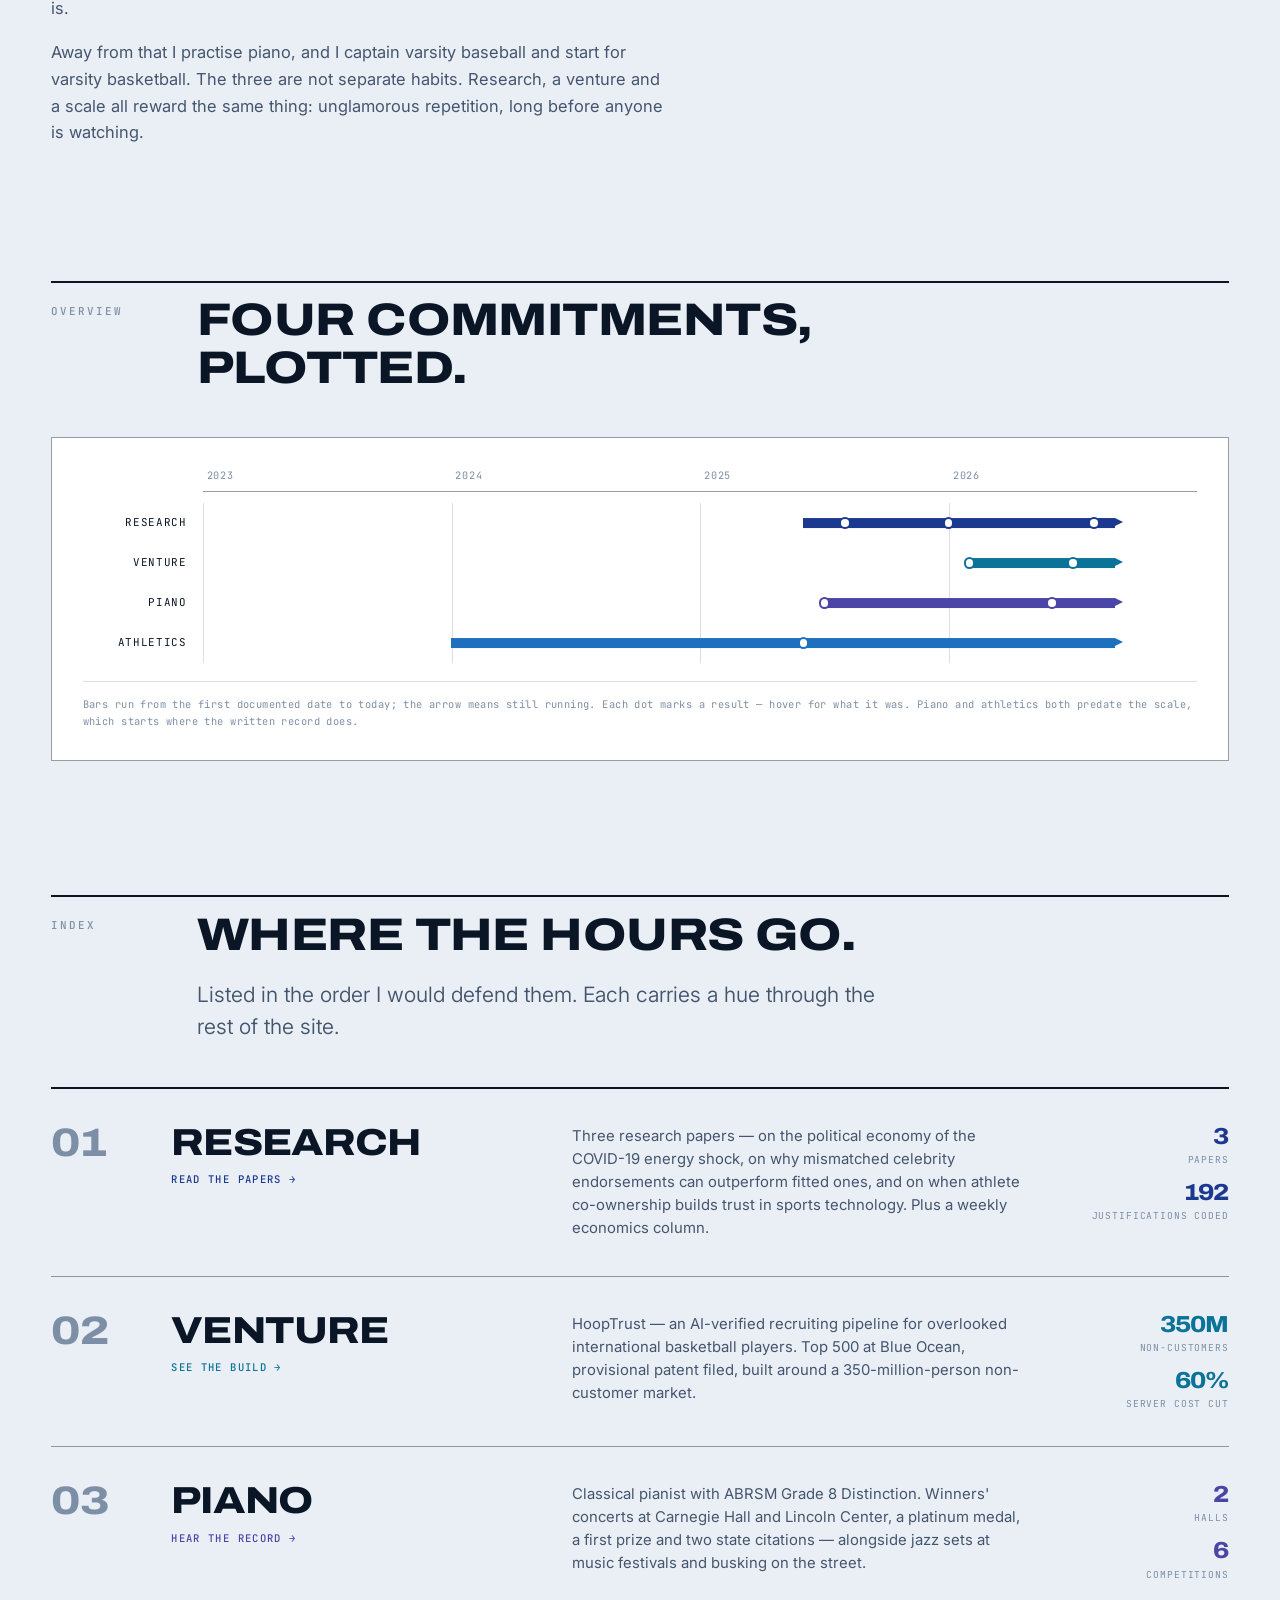
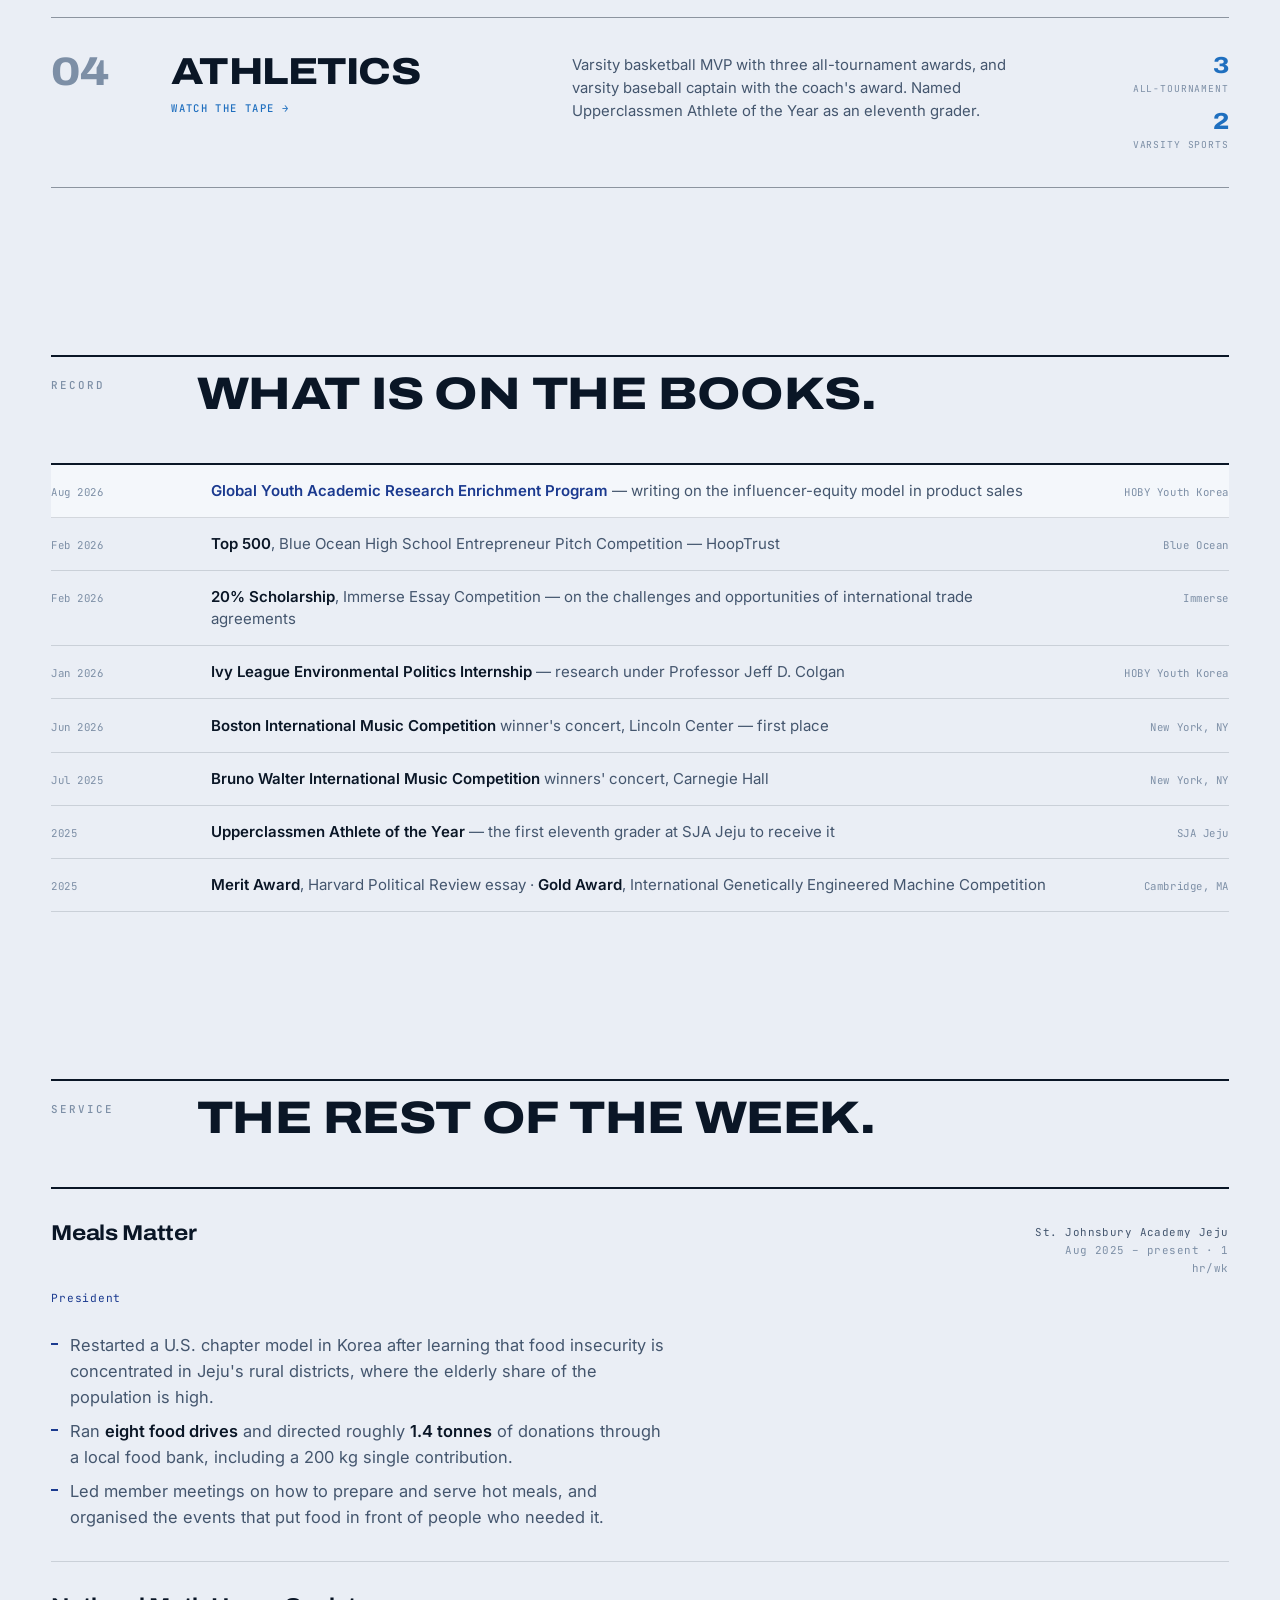
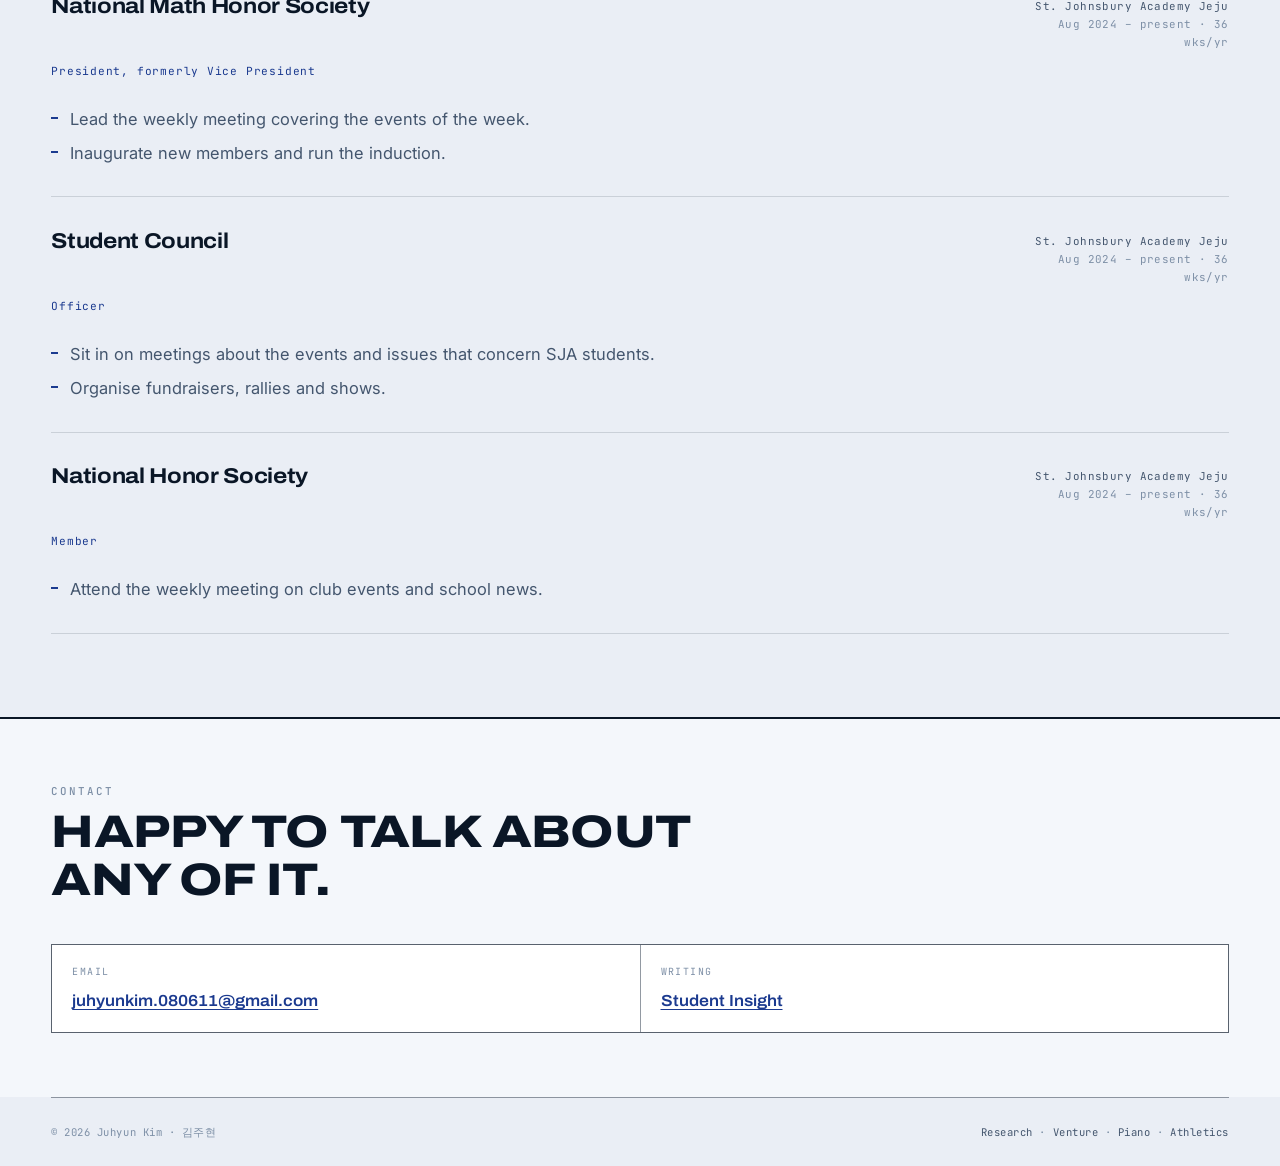
==== commit 2f547a7e: "Minor changes" ====
--- a/index.html
+++ b/index.html
@@ -46,7 +46,6 @@
     <div class="shell cover__inner">
       <p class="cover__rule">
         <span>St. Johnsbury Academy Jeju</span>
-        <span>Seogwipo, South Korea</span>
         <span>Class of 2027</span>
         <span>Intended major — Business</span>
       </p>
@@ -58,9 +57,8 @@
       <dl class="cover__spec">
         <div><dt>GPA</dt><dd>3.96 / 4.00</dd></div>
         <div><dt>SAT</dt><dd>1520</dd></div>
-        <div><dt>Papers published</dt><dd>2</dd></div>
+        <div><dt>Research papers</dt><dd>3</dd></div>
         <div><dt>Patent</dt><dd>Provisional, filed</dd></div>
-        <div><dt>Résumé</dt><dd><a href="assets/docs/Juhyun-Kim-Resume.pdf">PDF</a></dd></div>
       </dl>
     </div>
   </section>
@@ -111,8 +109,8 @@
           <p class="note__v">GPA 3.96 / 4.00 unweighted · SAT 1520, RW 730 &amp; Math 790</p>
         </div>
         <div class="note">
-          <p class="note__k">Published</p>
-          <p class="note__v">Two research papers, 2025–2026</p>
+          <p class="note__k">Research</p>
+          <p class="note__v">Three research papers, 2025–2026</p>
         </div>
         <div class="note">
           <p class="note__k">Writing</p>
@@ -147,6 +145,7 @@
           <span class="strand__bar" style="--s:60.4%;--w:31.3%;--d:.05s"></span>
           <i class="strand__dot" style="--p:64.6%" title="The Power of Mismatch, Summer 2025"></i>
           <i class="strand__dot" style="--p:75%" title="Asymmetric Critical Junctures, January 2026"></i>
+          <i class="strand__dot" style="--p:89.6%" title="Athlete Co-Ownership, August 2026"></i>
         </span>
       </div>
 
@@ -171,7 +170,7 @@
       <div class="strands__row strand" data-position="athletics">
         <span class="strand__label">Athletics</span>
         <span class="strand__track">
-          <span class="strand__bar" style="--s:14.6%;--w:77.1%;--d:.35s"></span>
+          <span class="strand__bar" style="--s:25%;--w:66.7%;--d:.35s"></span>
           <i class="strand__dot" style="--p:60.4%" title="Upperclassmen Athlete of the Year, 2025"></i>
         </span>
       </div>
@@ -199,11 +198,11 @@
           <span class="prow__name">Research</span>
           <span class="prow__kicker">Read the papers →</span>
         </span>
-        <span class="prow__note">Two published papers — one on the political economy of the COVID-19
-        energy shock, one on why mismatched celebrity endorsements can outperform fitted ones. Plus a
-        weekly economics column.</span>
+        <span class="prow__note">Three research papers — on the political economy of the COVID-19
+        energy shock, on why mismatched celebrity endorsements can outperform fitted ones, and on when
+        athlete co-ownership builds trust in sports technology. Plus a weekly economics column.</span>
         <span class="prow__figs">
-          <span class="prow__fig"><b>2</b> papers</span>
+          <span class="prow__fig"><b>3</b> papers</span>
           <span class="prow__fig"><b>192</b> justifications coded</span>
         </span>
       </a>
@@ -229,9 +228,9 @@
           <span class="prow__name">Piano</span>
           <span class="prow__kicker">Hear the record →</span>
         </span>
-        <span class="prow__note">Winners' concerts at Carnegie Hall and Lincoln Center, a platinum
-        medal, a first prize and two state citations — alongside jazz sets at music festivals and
-        busking on the street.</span>
+        <span class="prow__note">Classical pianist with ABRSM Grade 8 Distinction. Winners' concerts
+        at Carnegie Hall and Lincoln Center, a platinum medal, a first prize and two state citations —
+        alongside jazz sets at music festivals and busking on the street.</span>
         <span class="prow__figs">
           <span class="prow__fig"><b>2</b> halls</span>
           <span class="prow__fig"><b>6</b> competitions</span>
@@ -387,9 +386,7 @@
     <h2 class="h-sect">Happy to talk about any of it.</h2>
     <dl class="contact__grid">
       <div><dt>Email</dt><dd><a href="mailto:juhyunkim.080611@gmail.com">juhyunkim.080611@gmail.com</a></dd></div>
-      <div><dt>Location</dt><dd>Seoul &amp; Seogwipo, South Korea</dd></div>
       <div><dt>Writing</dt><dd><a href="http://www.studentinsight.net/" rel="noopener">Student Insight</a></dd></div>
-      <div><dt>Résumé</dt><dd><a href="assets/docs/Juhyun-Kim-Resume.pdf">Download PDF</a></dd></div>
     </dl>
   </div>
 </section>
